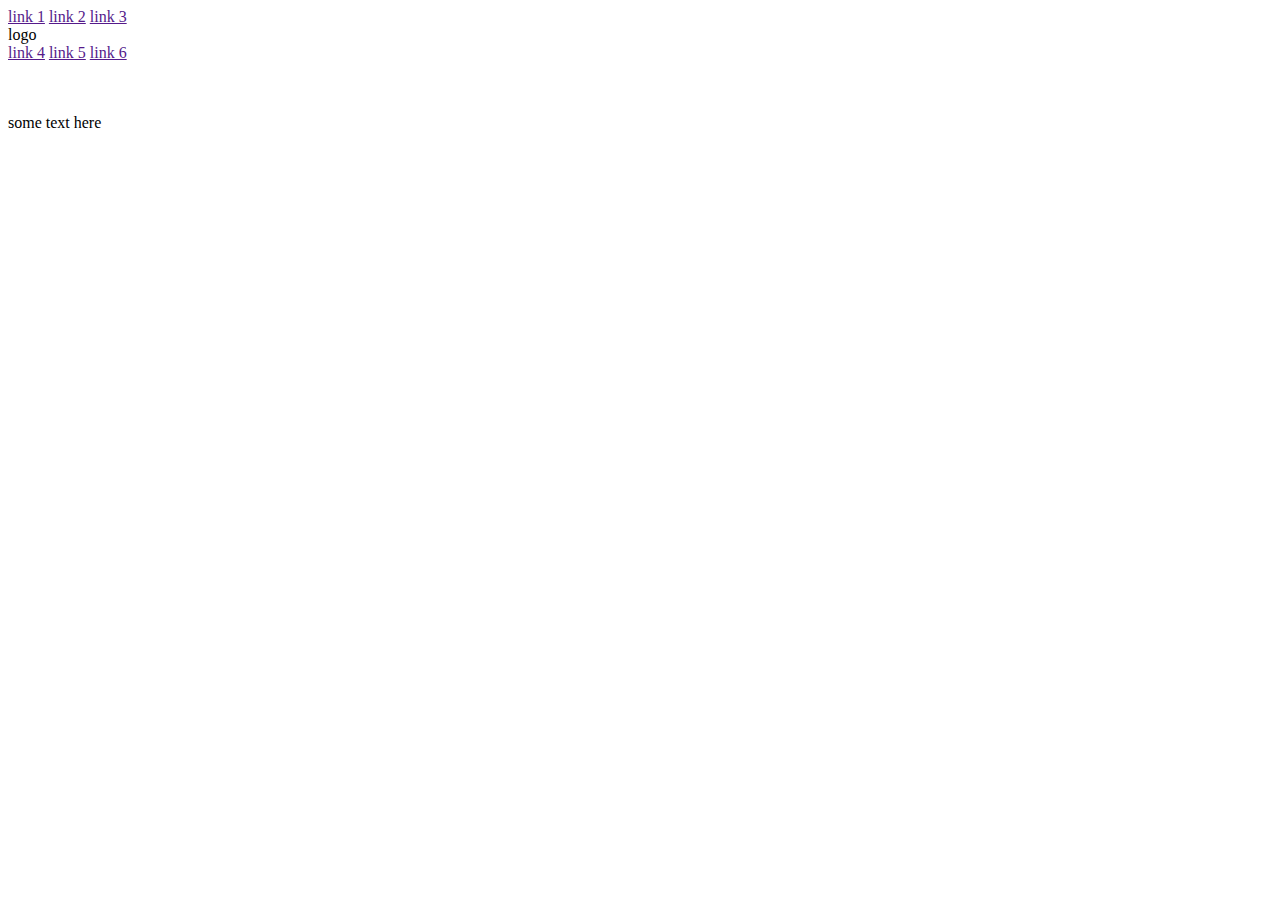
==== final_project/index.html @ 27766d01 "unit 3 sync" ====
<!DOCTYPE html>
<html>
<head>
	<title>candid</title>
	<link rel="stylesheet" type="text/css" href="style.css">
</head>
<body>

<header id="site-header">

	<nav class="site-nav" id="site-nav-left">
		<a href="" class="site-nav-link">link 1</a>
		<a href="" class="site-nav-link">link 2</a>
		<a href="" class="site-nav-link">link 3</a>
	</nav>

	<div id="site-logo">logo</div>

	<nav class="site-nav" id="site-nav-right">
		<a href="" class="site-nav-link">link 4</a>
		<a href="" class="site-nav-link">link 5</a>
		<a href="" class="site-nav-link">link 6</a>
	</nav>

</header>

<section>

	<div>
		<img src="">
	</div>

	<div>
		<img src="">
		<img src="">
		<p>some text here</p>
	</div>

	<div>
		<p></p>
		<img src="">
		<img src="">
		<img src="">
	</div>

	<div>
		<video></video>
	</div>

</section>

<footer>
	<p></p>
</footer>

</body>
</html>
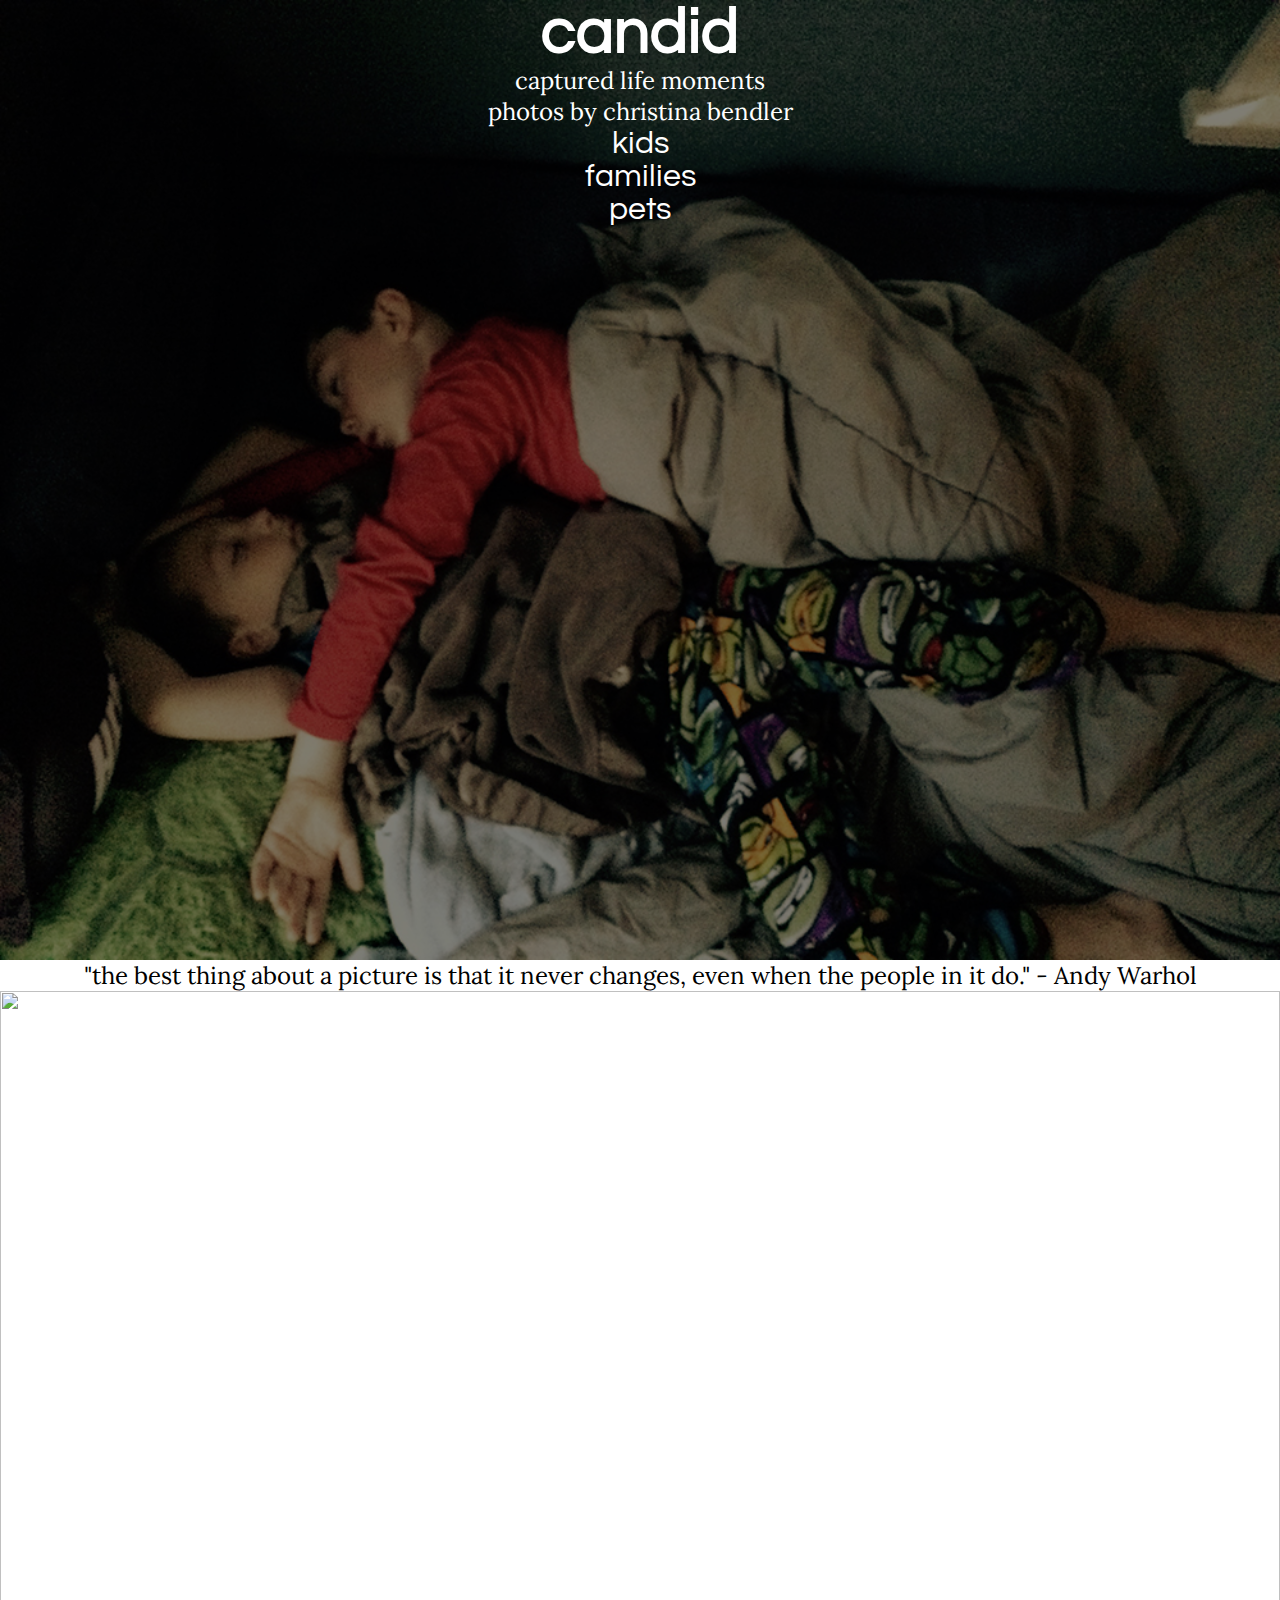
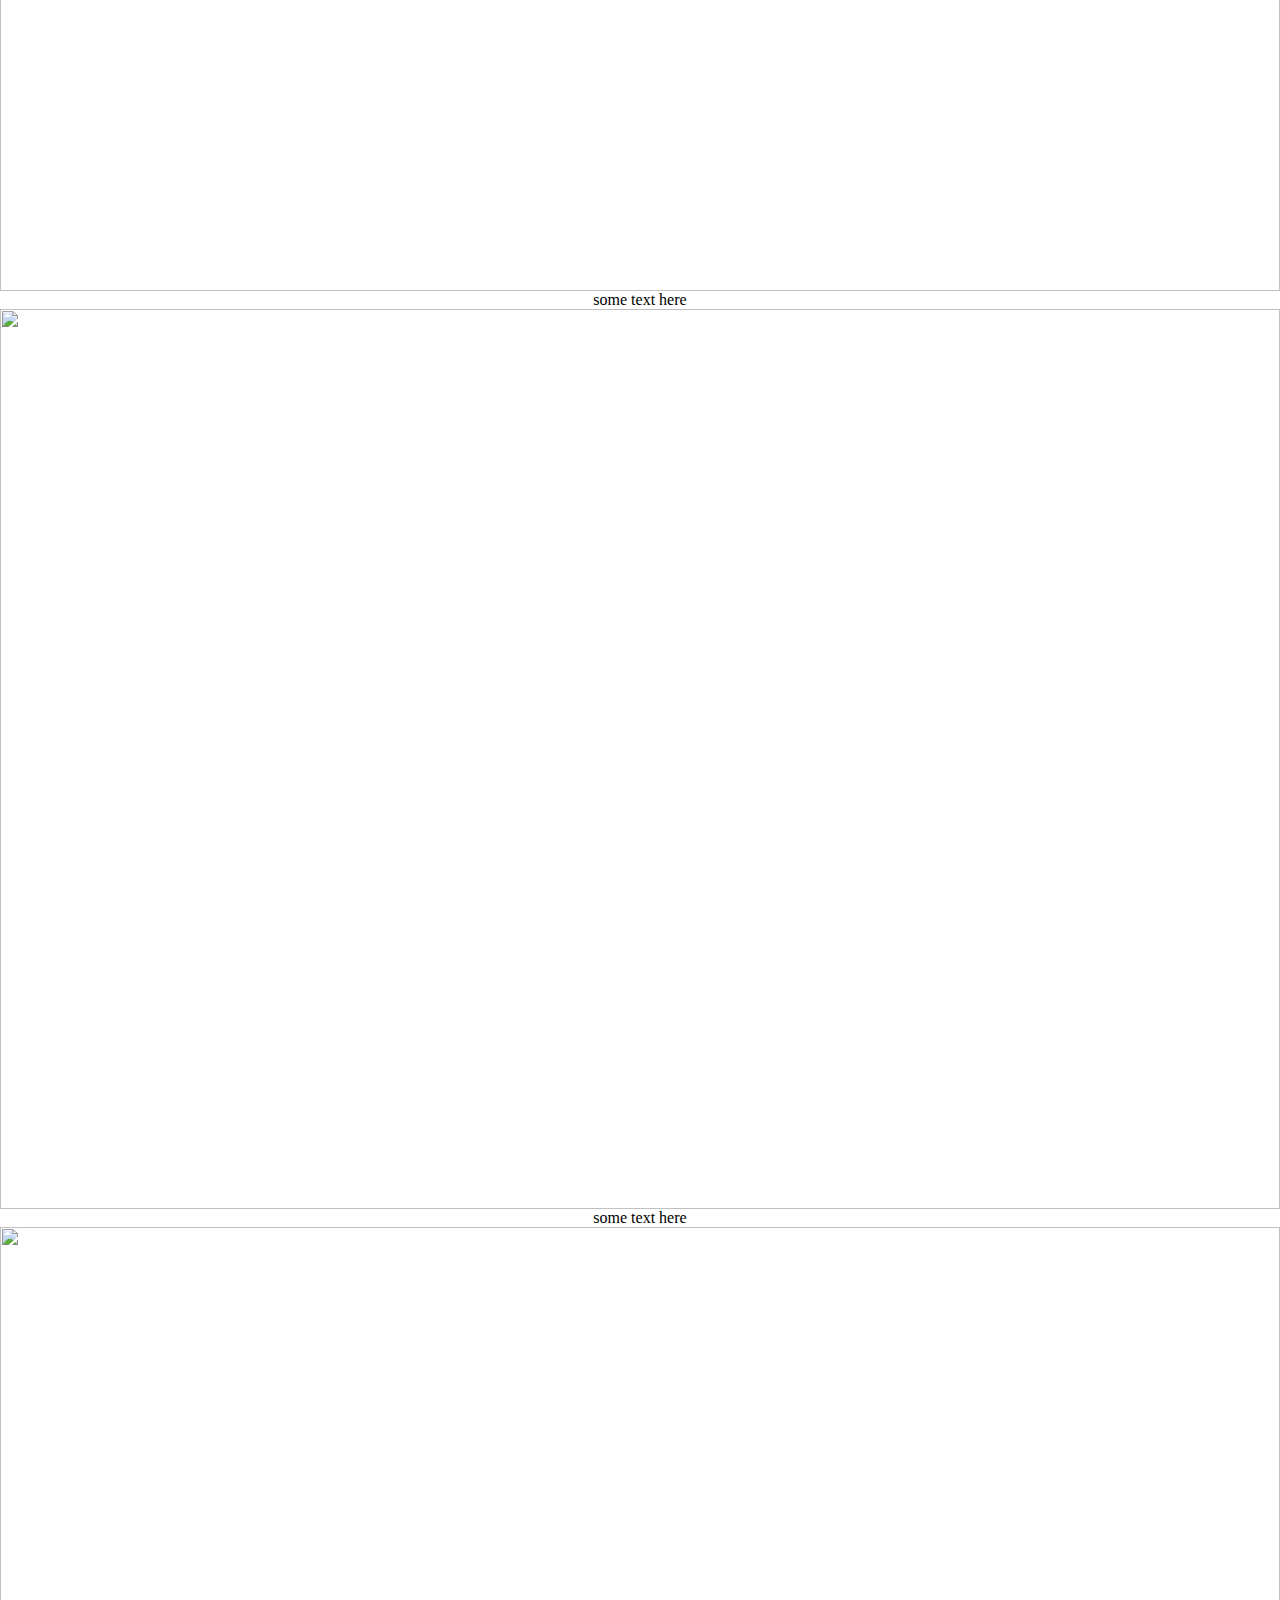
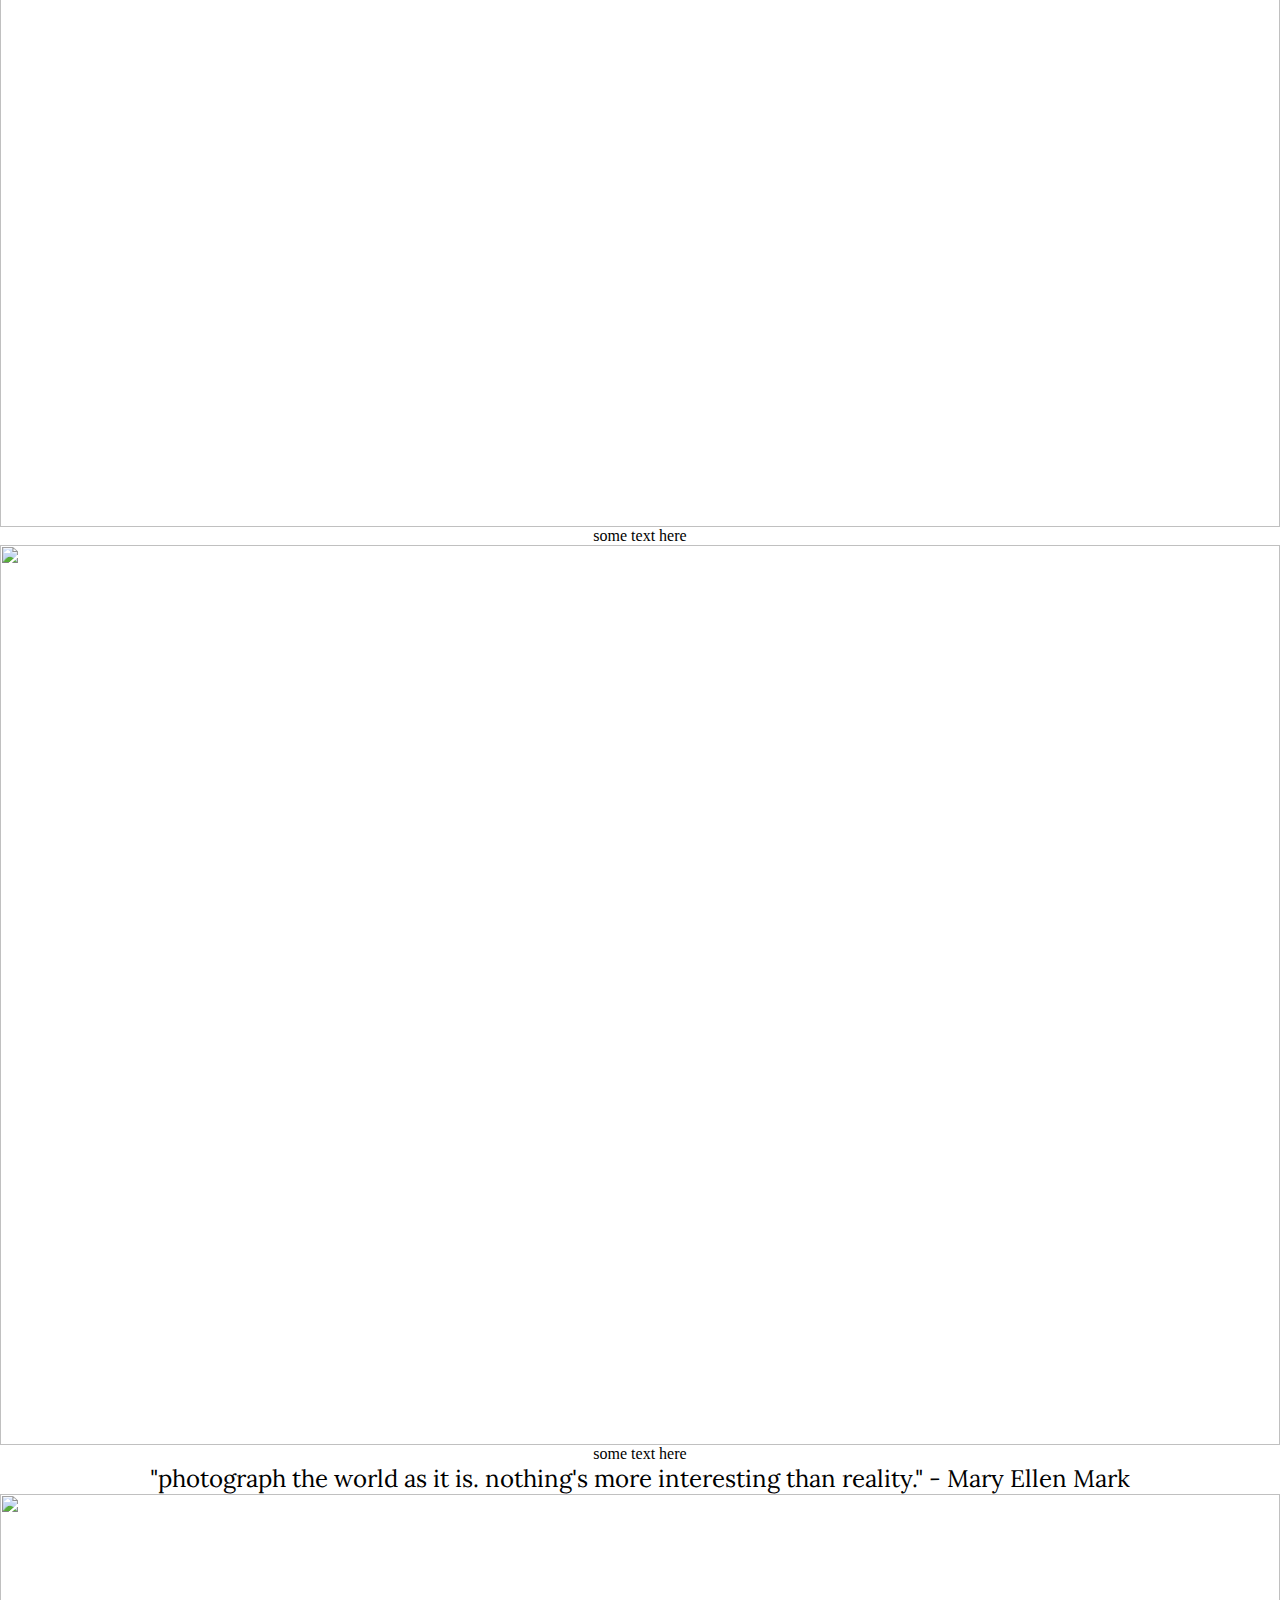
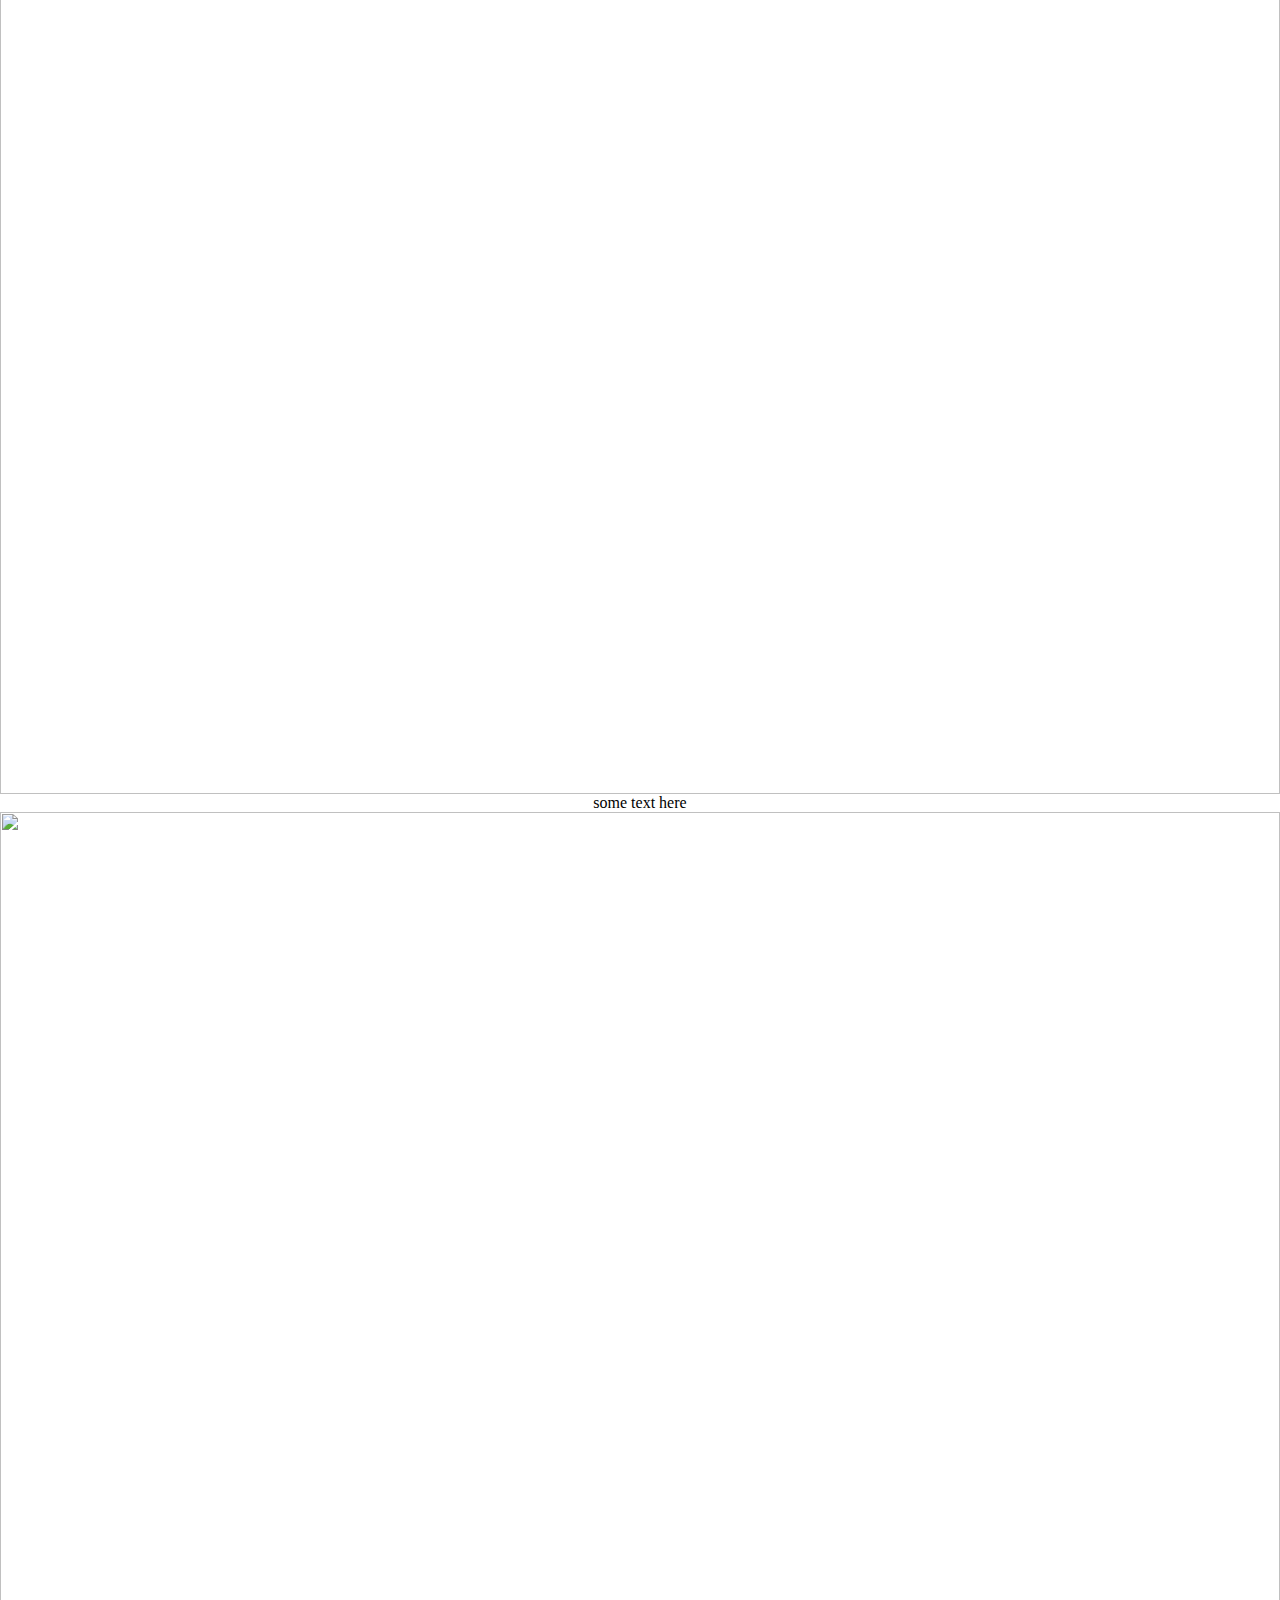
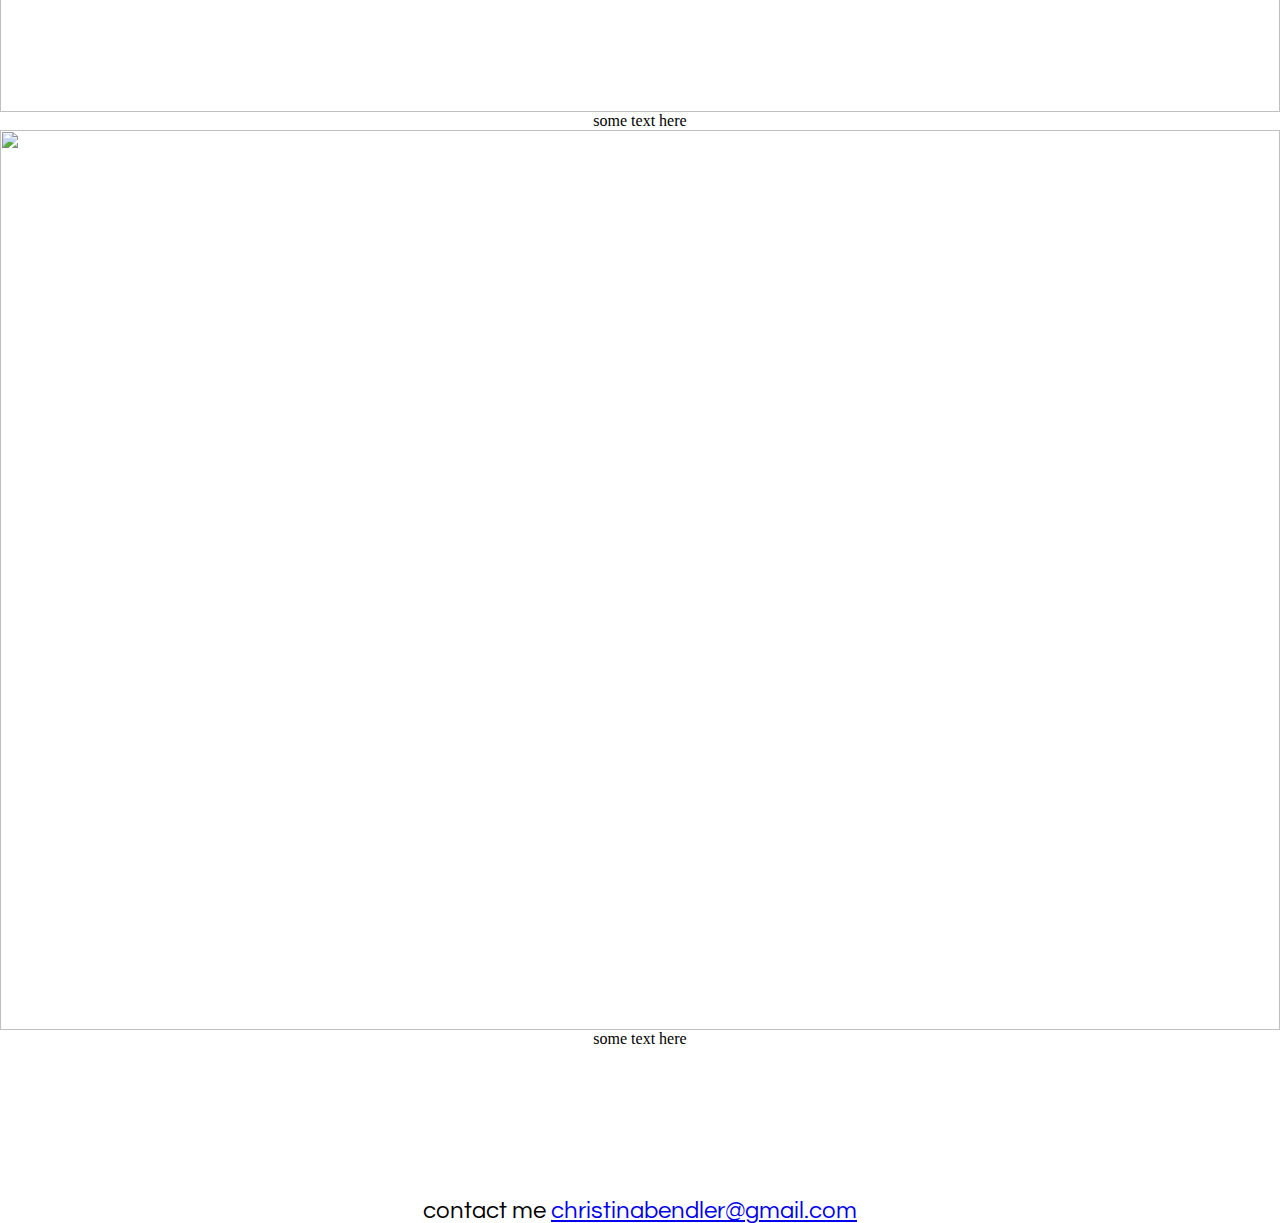
==== commit 6f38c77f: "sync unit 6" ====
--- a/final_project/index.html
+++ b/final_project/index.html
@@ -1,57 +1,133 @@
-<!DOCTYPE html>
+<!DOCTYPE <!DOCTYPE html>
 <html>
-<head>
-	<title>candid</title>
-	<link rel="stylesheet" type="text/css" href="style.css">
-</head>
-<body>
+	<head>
+		<title>candid</title>
+		<link rel="stylesheet" type="text/css" href="css/style.css">
+	</head>
 
-<header id="site-header">
+	<body>
 
-	<nav class="site-nav" id="site-nav-left">
-		<a href="" class="site-nav-link">link 1</a>
-		<a href="" class="site-nav-link">link 2</a>
-		<a href="" class="site-nav-link">link 3</a>
-	</nav>
+	<header>
+		
+		<div id="hero-text">
 
-	<div id="site-logo">logo</div>
+		<h1>candid</h1>
 
-	<nav class="site-nav" id="site-nav-right">
-		<a href="" class="site-nav-link">link 4</a>
-		<a href="" class="site-nav-link">link 5</a>
-		<a href="" class="site-nav-link">link 6</a>
-	</nav>
+		<p id="slogan">captured life moments</p>
 
-</header>
+		<p>photos by christina bendler</p>
 
-<section>
+		<nav id="header-nav">
+			<ul>
+				<li>kids</li>
+				<li>families</li>
+				<li>pets</li>
+			</ul>
+		</nav>
 
-	<div>
-		<img src="">
-	</div>
+		</div>
+		
+		<img src="images/sleepy_boys.jpg">
 
-	<div>
-		<img src="">
-		<img src="">
-		<p>some text here</p>
-	</div>
+	</header>
 
-	<div>
-		<p></p>
-		<img src="">
-		<img src="">
-		<img src="">
-	</div>
+	<section>
 
-	<div>
-		<video></video>
-	</div>
+		<div class="quote">
 
-</section>
+			<p>"the best thing about a picture is that it never changes, even when the people in it do." - Andy Warhol</p>
 
-<footer>
-	<p></p>
-</footer>
+		</div>
 
-</body>
+	</section>
+
+	<section class="figures">
+
+		<div class="figure-column">
+
+			<figure class="figure-100">
+
+				<img src="">
+				<figcaption>some text here</figcaption>
+
+			</figure>
+
+		</div>
+
+		<div class="figure-column">
+
+			<figure id="right-top-img" class="figure-100 figure-short">
+
+				<img src="">
+				<figcaption>some text here</figcaption>
+
+			</figure>
+
+			<figure id="right-bottom-left-img" class="figure-50 figure-short">
+
+				<img src="">
+				<figcaption>some text here</figcaption>
+
+			</figure>
+			
+			<figure id="right-bottom-right-img" class="figure-50 figure-short">
+
+				<img src="">
+				<figcaption>some text here</figcaption>
+
+			</figure>
+
+		</div>
+
+	</section>
+
+	<section>
+
+		<div class="quote">
+
+			<p>"photograph the world as it is. nothing's more interesting than reality." - Mary Ellen Mark</p>
+
+		</div>
+
+	</section>
+
+	<section>
+		<div class="figure-column">
+
+			<figure id="left-top-left" class="figure-100">
+
+				<img src="">
+				<figcaption>some text here</figcaption>
+
+			</figure>
+
+			<figure id="left-top-right" class="figure-100">
+
+				<img src="">
+				<figcaption>some text here</figcaption>
+
+			</figure>
+			
+			<figure id="left-bottom" class="figure-50">
+
+				<img src="">
+				<figcaption>some text here</figcaption>
+
+			</figure>
+
+		</div>
+
+		<div class="figure-column">
+
+			<video>
+			</video>
+
+		</div>
+
+	</section>
+
+	<footer id="contact">contact me <a href="mailto:christinabendler@gmail.com">christinabendler@gmail.com</a></footer>
+
+	</body>
+
 </html>--- a/final_project/css/style.css
+++ b/final_project/css/style.css
@@ -0,0 +1,87 @@
+@import url(https://fonts.googleapis.com/css?family=Questrial);
+@import url(https://fonts.googleapis.com/css?family=Lora:400,400italic);
+
+*,
+*:before,
+*:after {
+    margin: 0;
+    padding: 0;
+    -moz-box-sizing: border-box;
+    -webkit-box-sizing: border-box;
+    box-sizing: border-box;
+}
+
+body {
+
+	text-align: center;
+}
+
+header {
+
+	position: relative;
+	color: #fff;
+
+}
+
+
+h1 {
+
+
+	font-family: 'Questrial', sans-serif;
+	font-size: 4em;
+}
+
+p {
+
+	font-family: 'Lora', sans-serif;
+	font-size: 1.5em;
+}
+
+ul {
+	
+	list-style: none;
+	font-size: 2em;
+
+}
+
+li {
+
+	font-family: 'Questrial', sans-serif;
+
+}
+
+img {
+
+	width: 100%;
+	display: block;
+
+}
+
+footer{
+
+	font-family: 'Questrial', sans-serif;
+	font-size: 	1.5em;
+
+}
+
+#slogan {
+
+	font-family: 'Lora', serif;
+
+}
+
+#contact {
+
+	text-decoration: none;
+}
+
+#hero-text {
+
+	position: absolute;
+	width: 100%;
+	height: 100%;
+	top: 0;
+	left: 0;
+	background-color: rgba(0, 0, 0, 0.5);
+
+}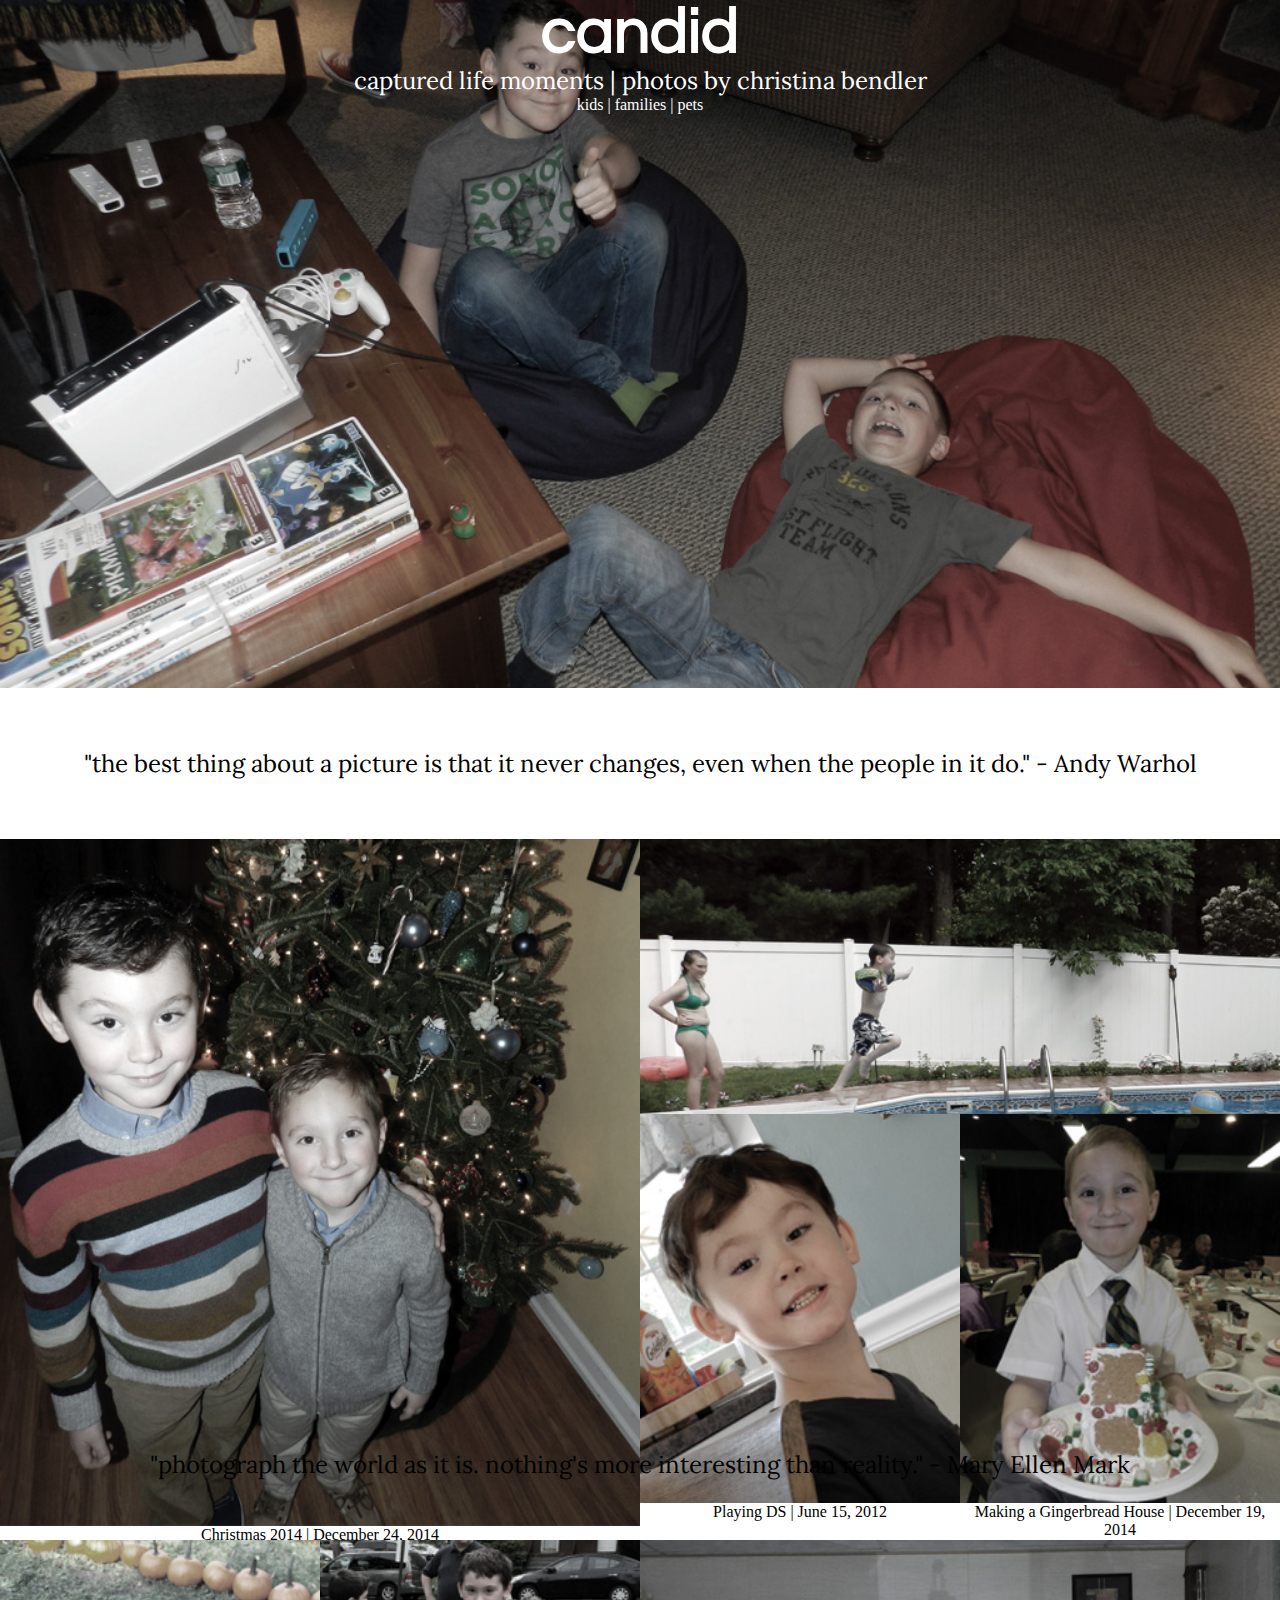
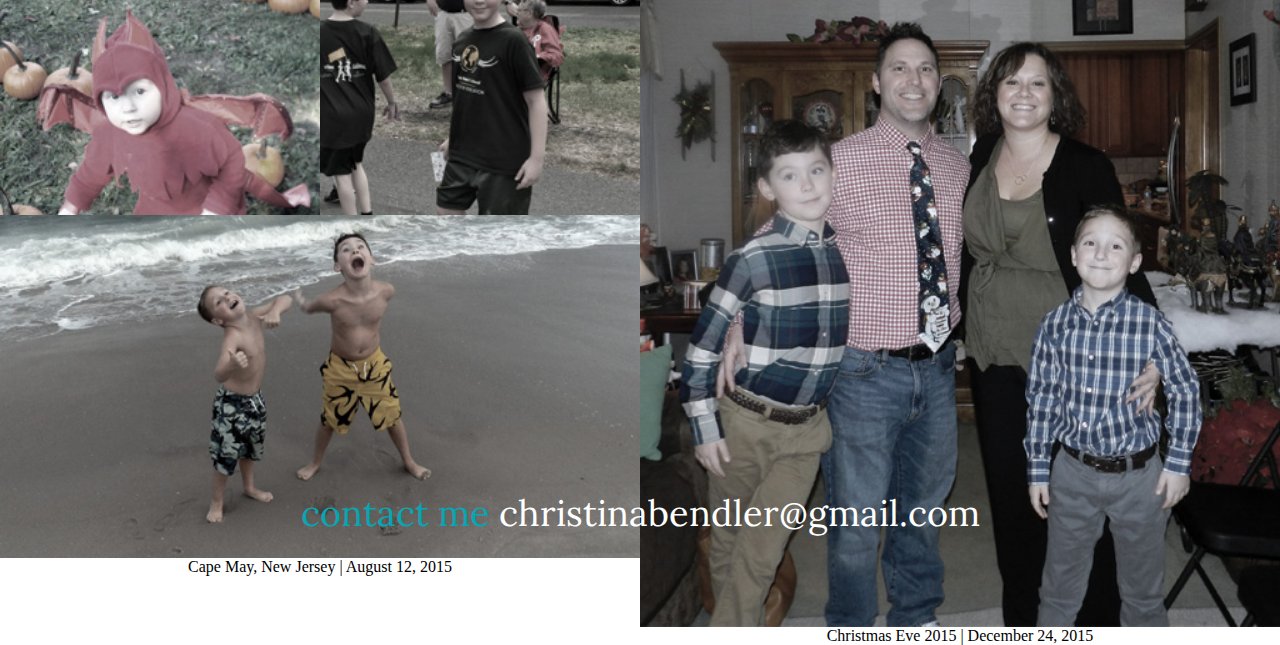
==== commit d1373e79: "unit 7 sync" ====
--- a/final_project/index.html
+++ b/final_project/index.html
@@ -1,4 +1,4 @@
-<!DOCTYPE <!DOCTYPE html>
+<!DOCTYPE html>
 <html>
 	<head>
 		<title>candid</title>
@@ -7,37 +7,29 @@
 
 	<body>
 
-	<header>
+	<header id="site-header">
 		
 		<div id="hero-text">
 
-		<h1>candid</h1>
+		<h1 id="logo-title">candid</h1>
 
-		<p id="slogan">captured life moments</p>
-
-		<p>photos by christina bendler</p>
+		<p id="slogan">captured life moments | photos by christina bendler</p>
 
 		<nav id="header-nav">
-			<ul>
-				<li>kids</li>
-				<li>families</li>
-				<li>pets</li>
-			</ul>
+
+			<a class="nav-link" href="#">kids</a> | <a class="nav-link" href="#">families</a> | <a class="nav-link" href="#">pets</a>
+			
 		</nav>
 
 		</div>
 		
-		<img src="images/sleepy_boys.jpg">
+		<img id="hero-image" src="images/brother_thumbs_up_1024x550.jpg">
 
 	</header>
 
-	<section>
+	<section class="quote">
 
-		<div class="quote">
-
-			<p>"the best thing about a picture is that it never changes, even when the people in it do." - Andy Warhol</p>
-
-		</div>
+		<p class="quote-text">"the best thing about a picture is that it never changes, even when the people in it do." - Andy Warhol</p>
 
 	</section>
 
@@ -47,8 +39,8 @@
 
 			<figure class="figure-100">
 
-				<img src="">
-				<figcaption>some text here</figcaption>
+				<img src="images/christmas_brothers_512x550.jpg">
+				<figcaption>Christmas 2014 | December 24, 2014</figcaption>
 
 			</figure>
 
@@ -58,22 +50,22 @@
 
 			<figure id="right-top-img" class="figure-100 figure-short">
 
-				<img src="">
-				<figcaption>some text here</figcaption>
+				<img src="images/pool_diving_512x275.jpg">
+				<figcaption>Swimming at Aunt Vicki's | May 27, 2012</figcaption>
 
 			</figure>
 
 			<figure id="right-bottom-left-img" class="figure-50 figure-short">
 
-				<img src="">
-				<figcaption>some text here</figcaption>
+				<img src="images/smiling_brother_226x275.jpg">
+				<figcaption>Playing DS | June 15, 2012</figcaption>
 
 			</figure>
 			
 			<figure id="right-bottom-right-img" class="figure-50 figure-short">
 
-				<img src="">
-				<figcaption>some text here</figcaption>
+				<img src="images/gingerbread_brother_226x275.jpg">
+				<figcaption>Making a Gingerbread House | December 19, 2014</figcaption>
 
 			</figure>
 
@@ -81,37 +73,36 @@
 
 	</section>
 
-	<section>
+	<section class="quote">
 
-		<div class="quote">
 
-			<p>"photograph the world as it is. nothing's more interesting than reality." - Mary Ellen Mark</p>
+		<p class="quote-text">"photograph the world as it is. nothing's more interesting than reality." - Mary Ellen Mark</p>
 
-		</div>
 
 	</section>
 
-	<section>
+	<section class="figures">
+
 		<div class="figure-column">
 
-			<figure id="left-top-left" class="figure-100">
+			<figure id="left-top-left" class="figure-50 figure-short">
 
-				<img src="">
-				<figcaption>some text here</figcaption>
+				<img src="images/devil_brother_226x275.jpg">
+				<figcaption>Devil Pumpking Picking | October 23, 2010</figcaption>
 
 			</figure>
 
-			<figure id="left-top-right" class="figure-100">
+			<figure id="left-top-right" class="figure-50 figure-short">
 
-				<img src="">
-				<figcaption>some text here</figcaption>
+				<img src="images/race_brother_226x275.jpg">
+				<figcaption>Race for Education | April 22, 2016</figcaption>
 
 			</figure>
 			
-			<figure id="left-bottom" class="figure-50">
+			<figure id="left-bottom" class="figure-100 figure-short">
 
-				<img src="">
-				<figcaption>some text here</figcaption>
+				<img src="images/in_the_ocean_512x275.jpg">
+				<figcaption>Cape May, New Jersey | August 12, 2015</figcaption>
 
 			</figure>
 
@@ -119,14 +110,18 @@
 
 		<div class="figure-column">
 
-			<video>
-			</video>
+			<figure class="figure-100">
+
+				<img src="images/brothers_and_parents_512x550.jpg">
+				<figcaption>Christmas Eve 2015 | December 24, 2015</figcaption>
+
+			</figure>
 
 		</div>
 
 	</section>
 
-	<footer id="contact">contact me <a href="mailto:christinabendler@gmail.com">christinabendler@gmail.com</a></footer>
+	<footer id="contact"><p>contact me <a href="mailto:christinabendler@gmail.com">christinabendler@gmail.com</a></p></footer>
 
 	</body>
 
--- a/final_project/css/style.css
+++ b/final_project/css/style.css
@@ -16,20 +16,6 @@
 	text-align: center;
 }
 
-header {
-
-	position: relative;
-	color: #fff;
-
-}
-
-
-h1 {
-
-
-	font-family: 'Questrial', sans-serif;
-	font-size: 4em;
-}
 
 p {
 
@@ -42,6 +28,16 @@
 	list-style: none;
 	font-size: 2em;
 
+}
+
+figure {
+
+	
+}
+
+div{
+
+	
 }
 
 li {
@@ -59,9 +55,47 @@
 
 footer{
 
+	color: #0AA5B2;
 	font-family: 'Questrial', sans-serif;
 	font-size: 	1.5em;
 
+}
+
+a {
+	text-decoration: none;
+}
+
+a:link {
+	color: #fff;
+
+}
+
+a:visited {
+	color: #fff;
+
+}
+
+a:hover {
+	color: #0AA5B2;
+}
+
+#site-header {
+
+	position: relative;
+	color: #fff;
+	text-decoration: none;
+
+}
+
+#header-nav {
+	
+}
+
+
+#logo-title {
+
+	font-family: 'Questrial', sans-serif;
+	font-size: 4em;
 }
 
 #slogan {
@@ -82,6 +116,53 @@
 	height: 100%;
 	top: 0;
 	left: 0;
-	background-color: rgba(0, 0, 0, 0.5);
+	background-color: rgba(0, 0, 0, 0.0);
 
+}
+
+.quote {
+	padding: 60px;
+}
+
+.figures {
+	width: 100%;
+
+}
+
+.figures:after {
+	content: "";
+	display: block;
+	clear: both;
+
+}
+
+.figure-column {
+	width: 50%;
+	float: left;
+
+}
+
+.figure-column:after {
+	content: "";
+	display: block;
+	clear: both;
+
+}
+
+.figure-100 {
+	width: 100%;
+	float: left;
+	height: 550px;
+
+}
+
+.figure-50 {
+	width: 50%;
+	float: left;
+	height: 275px;
+
+}
+
+.figure-short {
+	height: 275px;
 }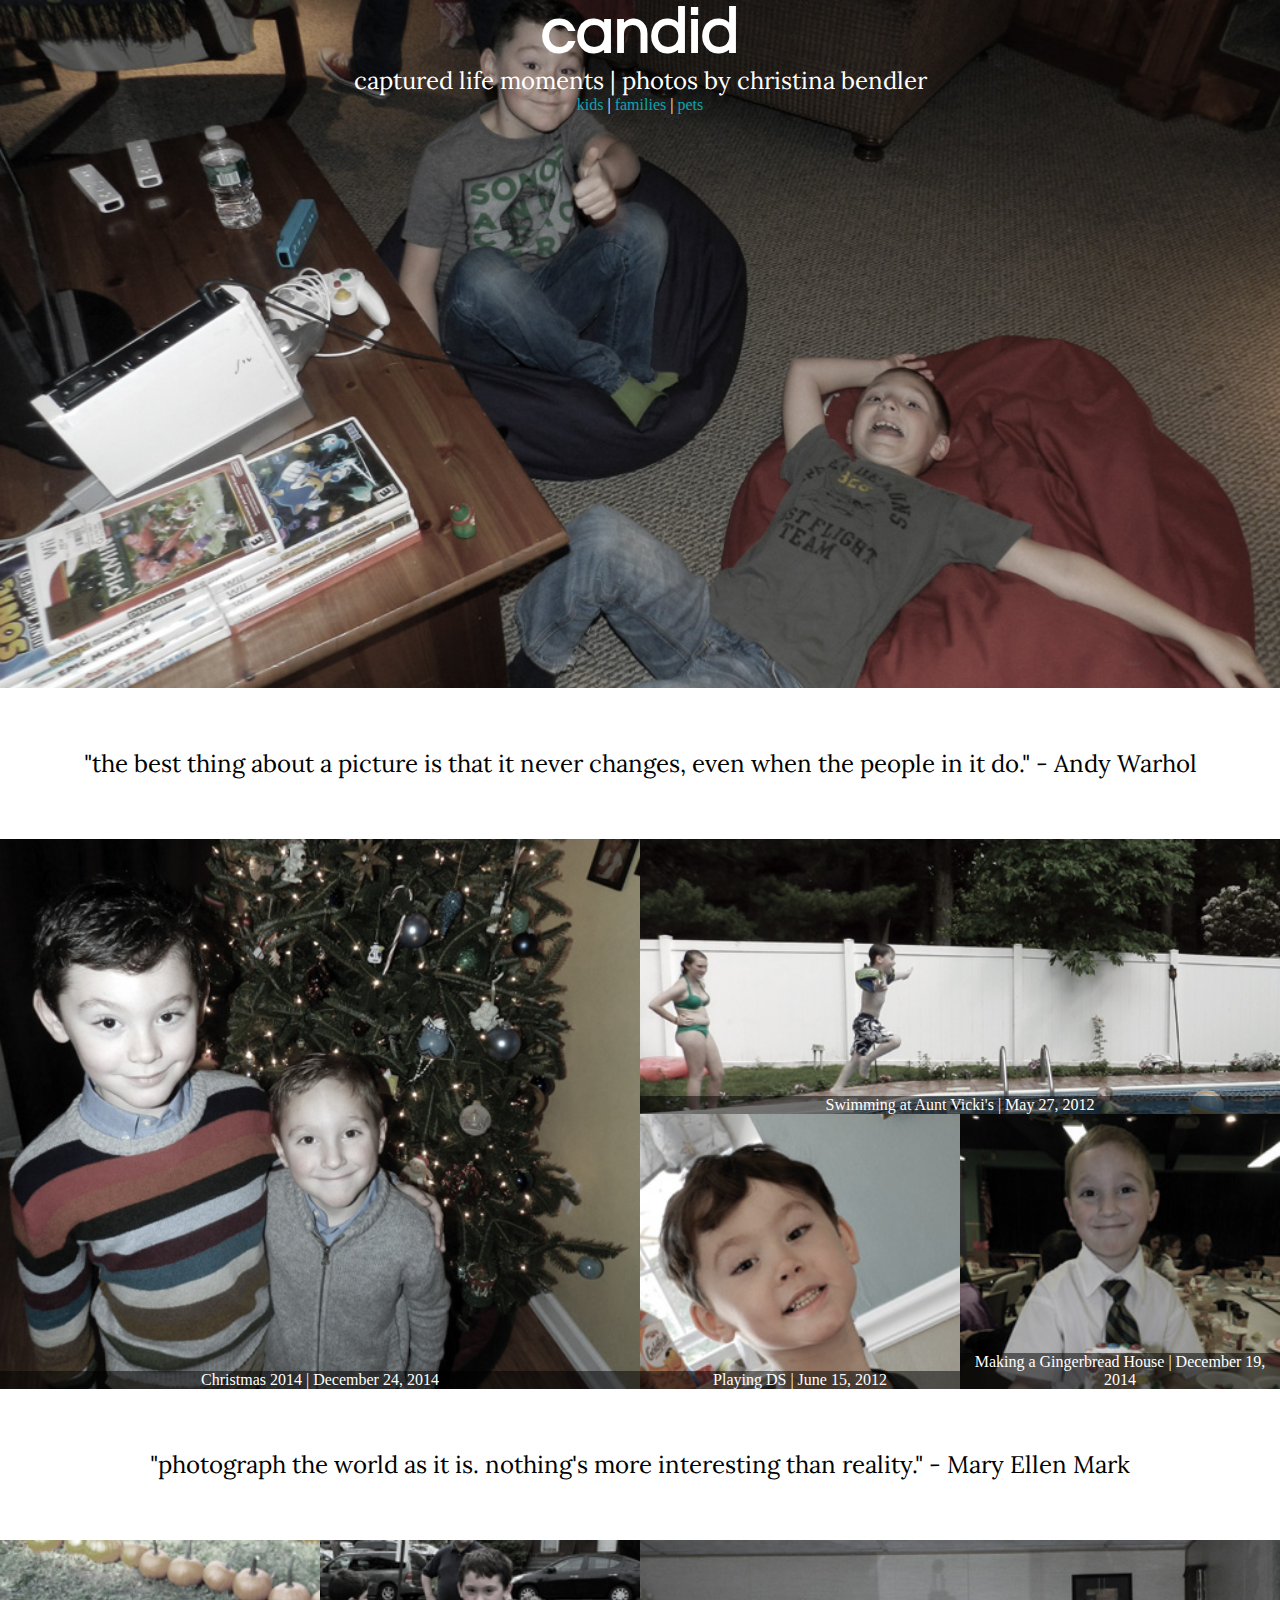
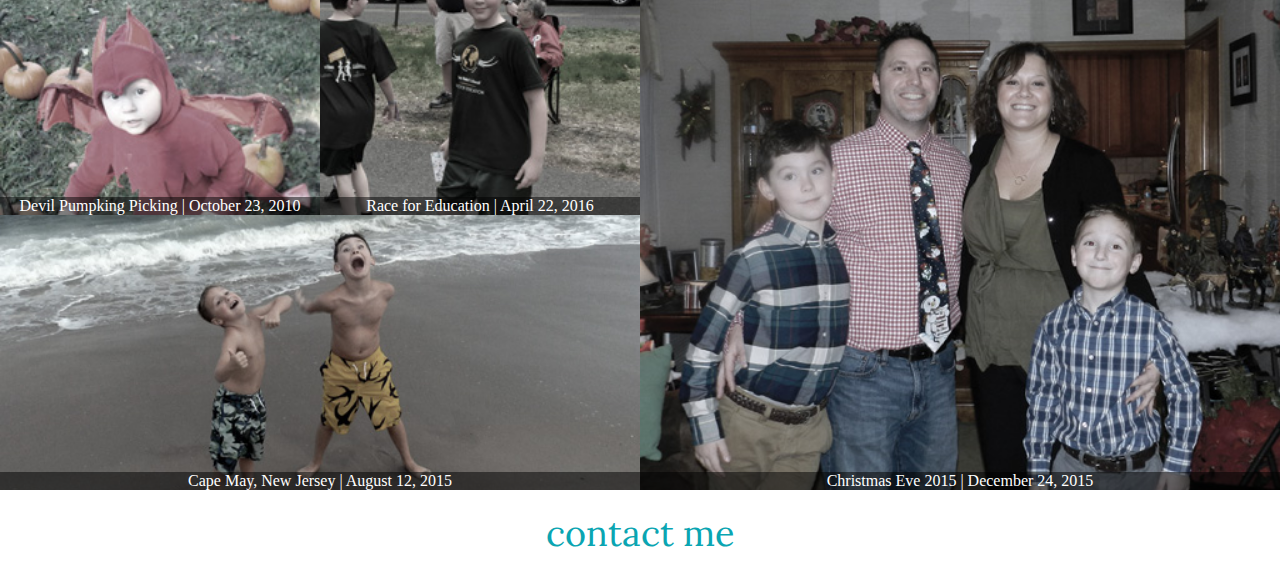
==== commit 7280504c: "final project updated" ====
--- a/final_project/index.html
+++ b/final_project/index.html
@@ -40,7 +40,7 @@
 			<figure class="figure-100">
 
 				<img src="images/christmas_brothers_512x550.jpg">
-				<figcaption>Christmas 2014 | December 24, 2014</figcaption>
+				<figcaption class="overlay">Christmas 2014 | December 24, 2014</figcaption>
 
 			</figure>
 
@@ -102,7 +102,7 @@
 			<figure id="left-bottom" class="figure-100 figure-short">
 
 				<img src="images/in_the_ocean_512x275.jpg">
-				<figcaption>Cape May, New Jersey | August 12, 2015</figcaption>
+				<figcaption class="caption">Cape May, New Jersey | August 12, 2015</figcaption>
 
 			</figure>
 
@@ -113,7 +113,7 @@
 			<figure class="figure-100">
 
 				<img src="images/brothers_and_parents_512x550.jpg">
-				<figcaption>Christmas Eve 2015 | December 24, 2015</figcaption>
+				<figcaption class="caption">Christmas Eve 2015 | December 24, 2015</figcaption>
 
 			</figure>
 
@@ -121,7 +121,7 @@
 
 	</section>
 
-	<footer id="contact"><p>contact me <a href="mailto:christinabendler@gmail.com">christinabendler@gmail.com</a></p></footer>
+	<footer id="contact"><p><a href="mailto:christinabendler@gmail.com">contact me</a></p></footer>
 
 	</body>
 
--- a/final_project/css/style.css
+++ b/final_project/css/style.css
@@ -31,14 +31,28 @@
 }
 
 figure {
-
-	
-}
-
-div{
-
-	
-}
+	position: relative;
+}
+
+figure img {
+	display: block;
+}
+
+figure:hover {
+	opacity: 0.4;
+}
+
+
+figcaption {
+	background: rgba(0, 0, 0, 0.5);
+    color: #FFF;
+    position: absolute;
+    bottom: 0;
+    left: 0;
+    right: 0;
+
+}
+
 
 li {
 
@@ -58,6 +72,7 @@
 	color: #0AA5B2;
 	font-family: 'Questrial', sans-serif;
 	font-size: 	1.5em;
+	padding: 20px;
 
 }
 
@@ -66,12 +81,12 @@
 }
 
 a:link {
-	color: #fff;
+	color: #0AA5B2;
 
 }
 
 a:visited {
-	color: #fff;
+	color: #0AA5B2;
 
 }
 
@@ -120,12 +135,19 @@
 
 }
 
+.overlay:figure:hover {
+	background-color: rgba(10, 165, 178, 0.5);
+}
+
 .quote {
 	padding: 60px;
 }
 
 .figures {
-	width: 100%;
+	position: relative;
+	width: 100%;
+	/*max-width: 900px;
+	margin: 0 auto;*/
 
 }
 
@@ -150,17 +172,40 @@
 }
 
 .figure-100 {
+	position: relative;
+	display: block;
 	width: 100%;
 	float: left;
 	height: 550px;
+	overflow: hidden;
+	background-color: red;
 
 }
 
 .figure-50 {
+	position: relative;
+	display: block;
 	width: 50%;
 	float: left;
 	height: 275px;
-
+	overflow: hidden;
+	background-color: orange;
+
+}
+
+.figure-100 img, 
+.figure-50 img {
+	display: block;
+	width: 100%;
+	height: auto;
+}
+
+.figure-100 figcaption,
+.figure-50 figcaption{
+	position: absolute;
+	bottom: 0;
+	left: 0;
+	color: #fff;
 }
 
 .figure-short {
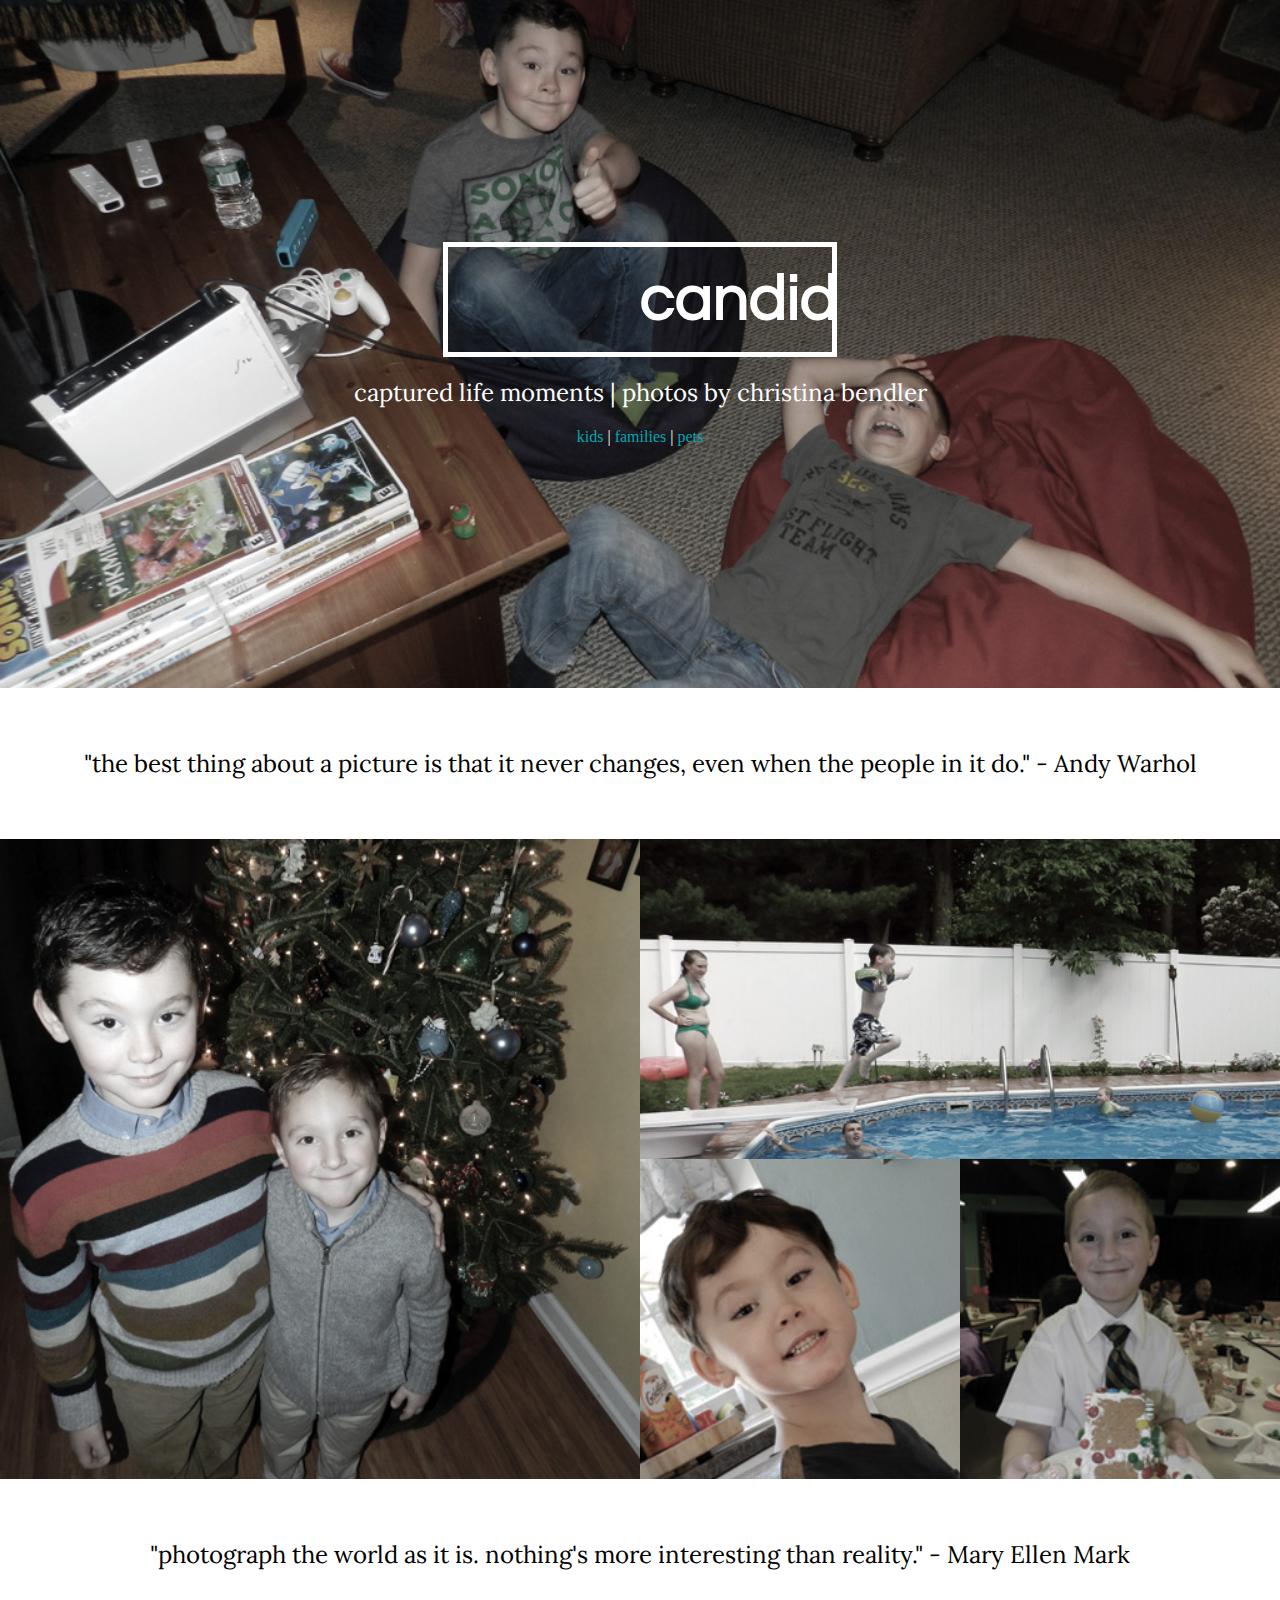
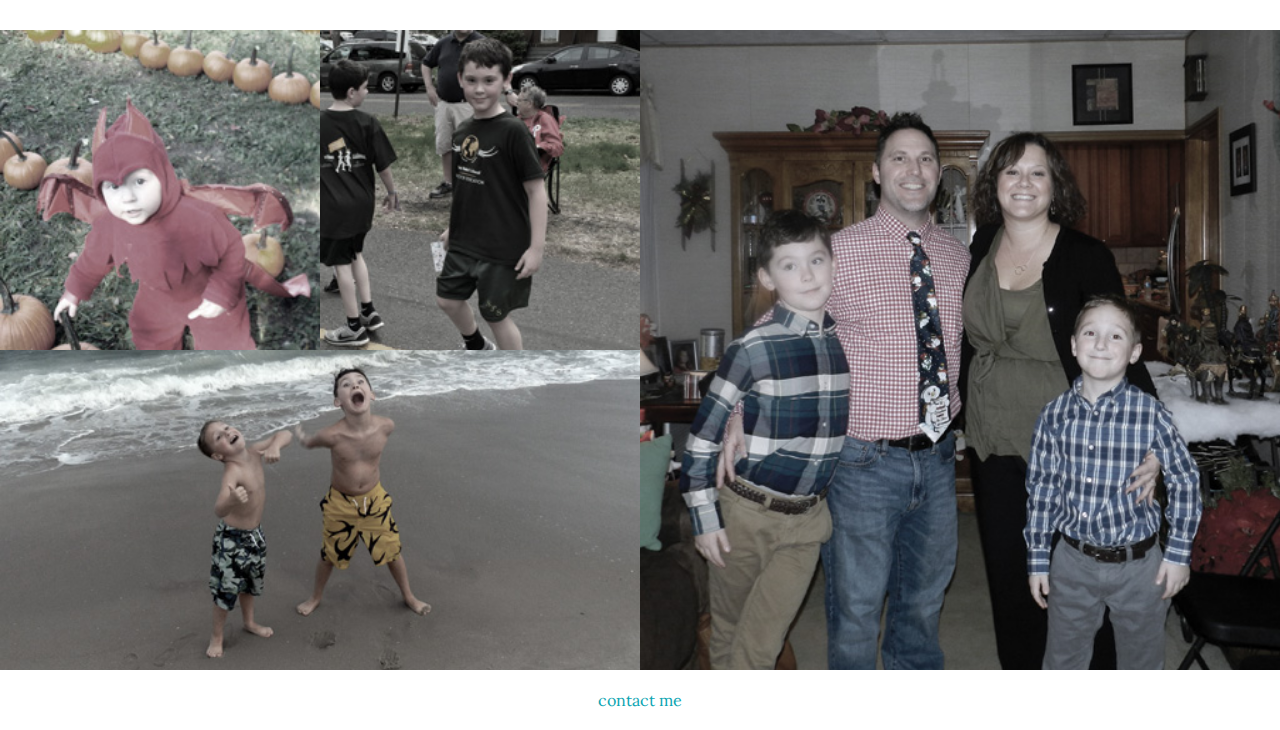
==== commit 7a99f586: "submit unit 8" ====
--- a/final_project/index.html
+++ b/final_project/index.html
@@ -40,7 +40,7 @@
 			<figure class="figure-100">
 
 				<img src="images/christmas_brothers_512x550.jpg">
-				<figcaption class="overlay">Christmas 2014 | December 24, 2014</figcaption>
+				<figcaption><h4 class="overlay-text">christmas 2014<br>december 24, 2014</h4></figcaption>
 
 			</figure>
 
@@ -51,21 +51,21 @@
 			<figure id="right-top-img" class="figure-100 figure-short">
 
 				<img src="images/pool_diving_512x275.jpg">
-				<figcaption>Swimming at Aunt Vicki's | May 27, 2012</figcaption>
+				<figcaption><h4 class="overlay-text">swimming at aunt vicki's<br>may 27, 2012</h4></figcaption>
 
 			</figure>
 
 			<figure id="right-bottom-left-img" class="figure-50 figure-short">
 
 				<img src="images/smiling_brother_226x275.jpg">
-				<figcaption>Playing DS | June 15, 2012</figcaption>
+				<figcaption><h4 class="overlay-text">playing ds<br>june 15, 2012</h4></figcaption>
 
 			</figure>
 			
 			<figure id="right-bottom-right-img" class="figure-50 figure-short">
 
 				<img src="images/gingerbread_brother_226x275.jpg">
-				<figcaption>Making a Gingerbread House | December 19, 2014</figcaption>
+				<figcaption><h4 class="overlay-text">gingerbread house<br>december 19, 2014</h4></figcaption>
 
 			</figure>
 
@@ -88,21 +88,22 @@
 			<figure id="left-top-left" class="figure-50 figure-short">
 
 				<img src="images/devil_brother_226x275.jpg">
-				<figcaption>Devil Pumpking Picking | October 23, 2010</figcaption>
+				<figcaption><h4 class="overlay-text" id="first-caption">devil pumpking picking</h4>
+				<h4 class="overlay-text" id="second-caption"> october 23, 2010</h4></figcaption>
 
 			</figure>
 
 			<figure id="left-top-right" class="figure-50 figure-short">
 
 				<img src="images/race_brother_226x275.jpg">
-				<figcaption>Race for Education | April 22, 2016</figcaption>
+				<figcaption><h4 class="overlay-text">race for education<br>april 22, 2016</h4></figcaption>
 
 			</figure>
 			
 			<figure id="left-bottom" class="figure-100 figure-short">
 
 				<img src="images/in_the_ocean_512x275.jpg">
-				<figcaption class="caption">Cape May, New Jersey | August 12, 2015</figcaption>
+				<figcaption class="caption"><h4 class="overlay-text">cape may, new jersey<br>august 12, 2015</h4></figcaption>
 
 			</figure>
 
@@ -113,7 +114,7 @@
 			<figure class="figure-100">
 
 				<img src="images/brothers_and_parents_512x550.jpg">
-				<figcaption class="caption">Christmas Eve 2015 | December 24, 2015</figcaption>
+				<figcaption class="caption"><h4 class="overlay-text">christmas eve 2015<br>december 24, 2015</h4></figcaption>
 
 			</figure>
 
--- a/final_project/css/style.css
+++ b/final_project/css/style.css
@@ -20,7 +20,7 @@
 p {
 
 	font-family: 'Lora', sans-serif;
-	font-size: 1.5em;
+	font-size: 16px;
 }
 
 ul {
@@ -38,18 +38,26 @@
 	display: block;
 }
 
-figure:hover {
-	opacity: 0.4;
-}
-
 
 figcaption {
-	background: rgba(0, 0, 0, 0.5);
+	background: rgba(10, 165, 178, 0.9);
     color: #FFF;
     position: absolute;
     bottom: 0;
     left: 0;
     right: 0;
+    width: 100%;
+    height: 100%;
+    opacity: 0;
+    -webkit-transition: all 0.3s ease-in-out;
+    -moz-transition: all 0.3s ease-in-out;
+    -o-transition: all 0.3s ease-in-out;
+    transition: all 0.3s ease-in-out;
+
+}
+
+figure:hover figcaption {
+	opacity: 1;
 
 }
 
@@ -109,13 +117,20 @@
 
 #logo-title {
 
+	width: 30%;
 	font-family: 'Questrial', sans-serif;
 	font-size: 4em;
+	padding: 20px 15%;
+	border: 5px solid #fff;
+	display: inline-block;
+
 }
 
 #slogan {
 
 	font-family: 'Lora', serif;
+	font-size: 1.5em;
+	padding: 20px 15%;
 
 }
 
@@ -128,19 +143,39 @@
 
 	position: absolute;
 	width: 100%;
-	height: 100%;
-	top: 0;
+	top: 50%;
+	transform: translateY(-50%);
 	left: 0;
 	background-color: rgba(0, 0, 0, 0.0);
 
 }
 
-.overlay:figure:hover {
-	background-color: rgba(10, 165, 178, 0.5);
+#first-caption{
+
+	font-family: 'Questrial', sans-serif;
+	line-height: 1.5em;
+	font-size: 1em;
+}
+
+#second-caption{
+
+	font-family: 'Lora', serif;
+	font-size: 1em;
+}
+
+.overlay-text {
+	position: relative;
+	top: 50%;
+	transform: translateY(-50%);
 }
 
 .quote {
 	padding: 60px;
+}
+
+.quote-text {
+	font-family: 'Lora', sans-serif;
+	font-size: 1.5em;
 }
 
 .figures {
@@ -176,7 +211,8 @@
 	display: block;
 	width: 100%;
 	float: left;
-	height: 550px;
+	height: 0;
+	padding-bottom: 100%;
 	overflow: hidden;
 	background-color: red;
 
@@ -187,7 +223,8 @@
 	display: block;
 	width: 50%;
 	float: left;
-	height: 275px;
+	height: 0;
+	padding-bottom: 50%;
 	overflow: hidden;
 	background-color: orange;
 
@@ -202,6 +239,7 @@
 
 .figure-100 figcaption,
 .figure-50 figcaption{
+
 	position: absolute;
 	bottom: 0;
 	left: 0;
@@ -209,5 +247,34 @@
 }
 
 .figure-short {
-	height: 275px;
+	height: 0;
+	padding-bottom: 50%;
+}
+
+@media screen and (max-width: 768px){
+.figure-100,.figure-50,.figure-short{
+	width: 100%;
+	padding-bottom: 0;
+	height: auto;
+	float: none;
+	clear: both;
+}
+
+.figure-column {
+	width: 100%;
+	float: none;
+}
+
+#logo-title {
+
+	font-family: 'Questrial', sans-serif;
+	font-size: 2.5em;
+}
+
+#slogan {
+
+	font-family: 'Lora', serif;
+	font-size: 1em;
+
+}
 }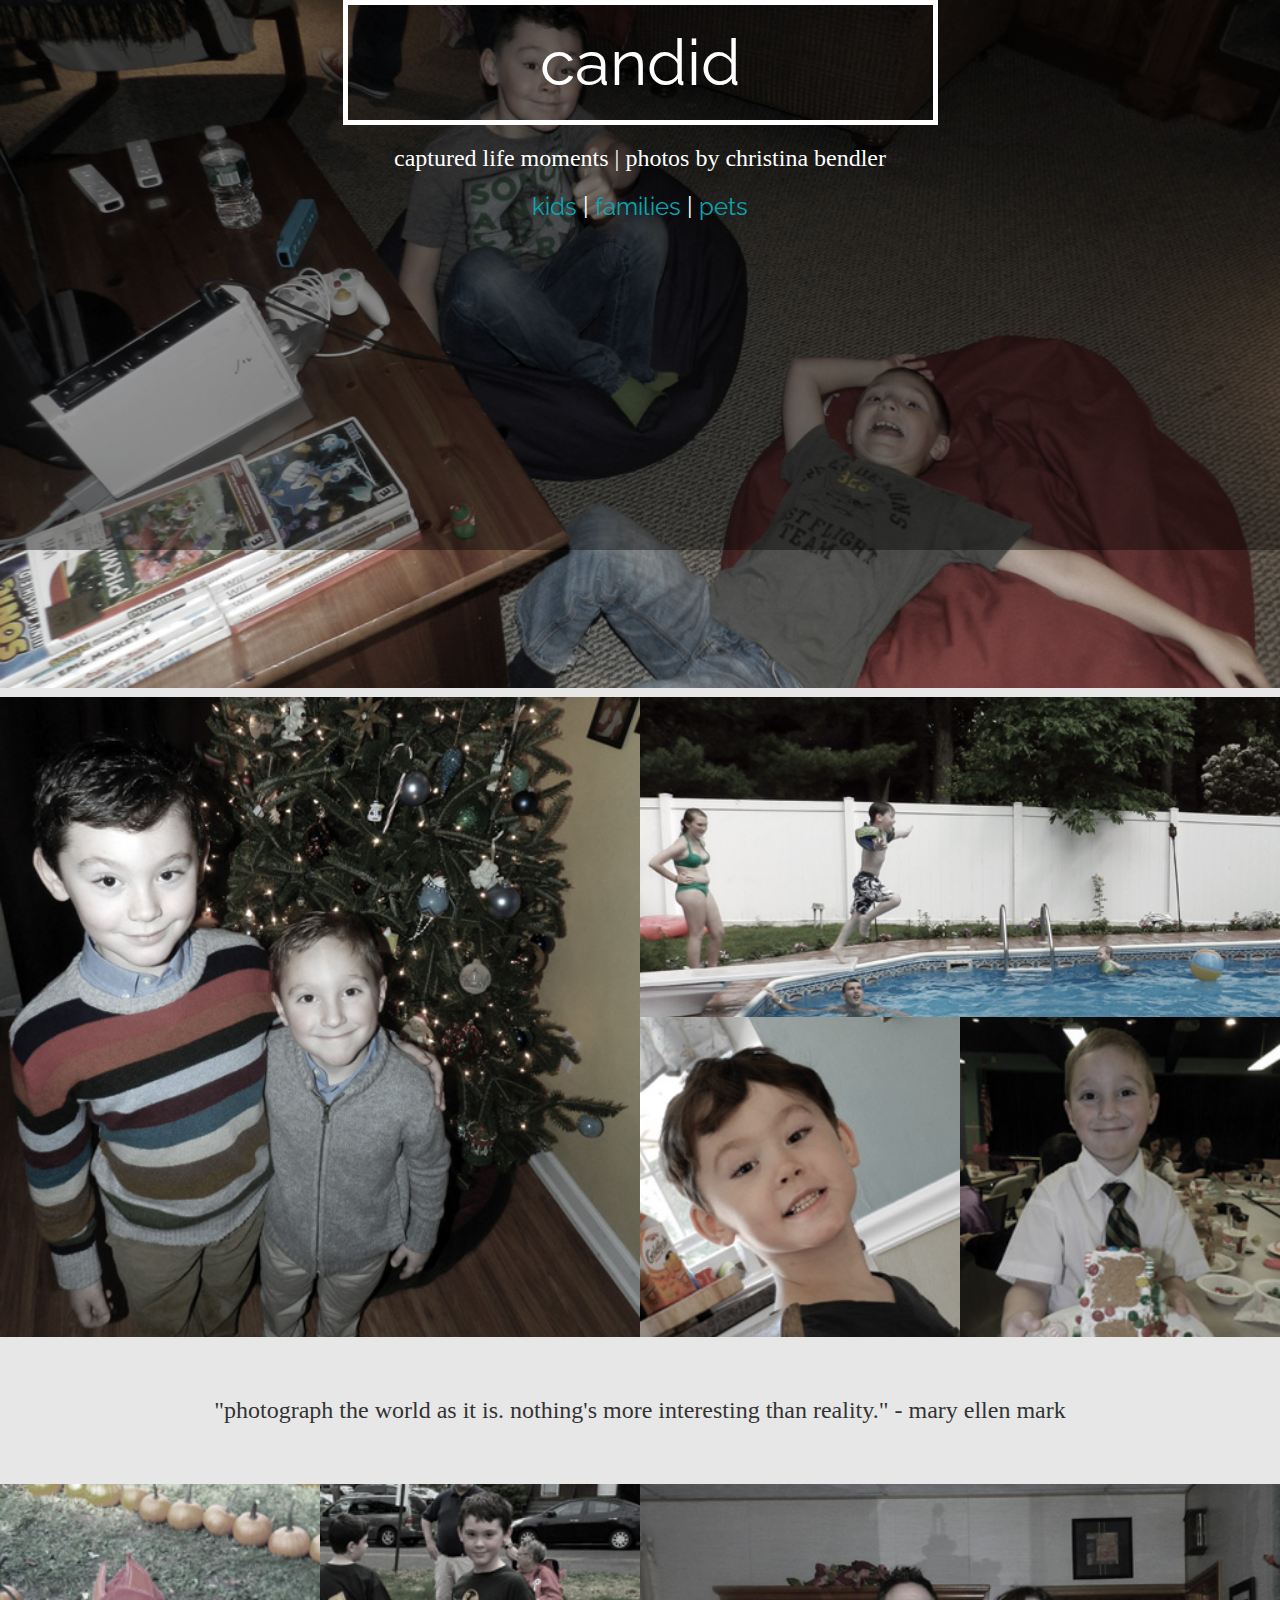
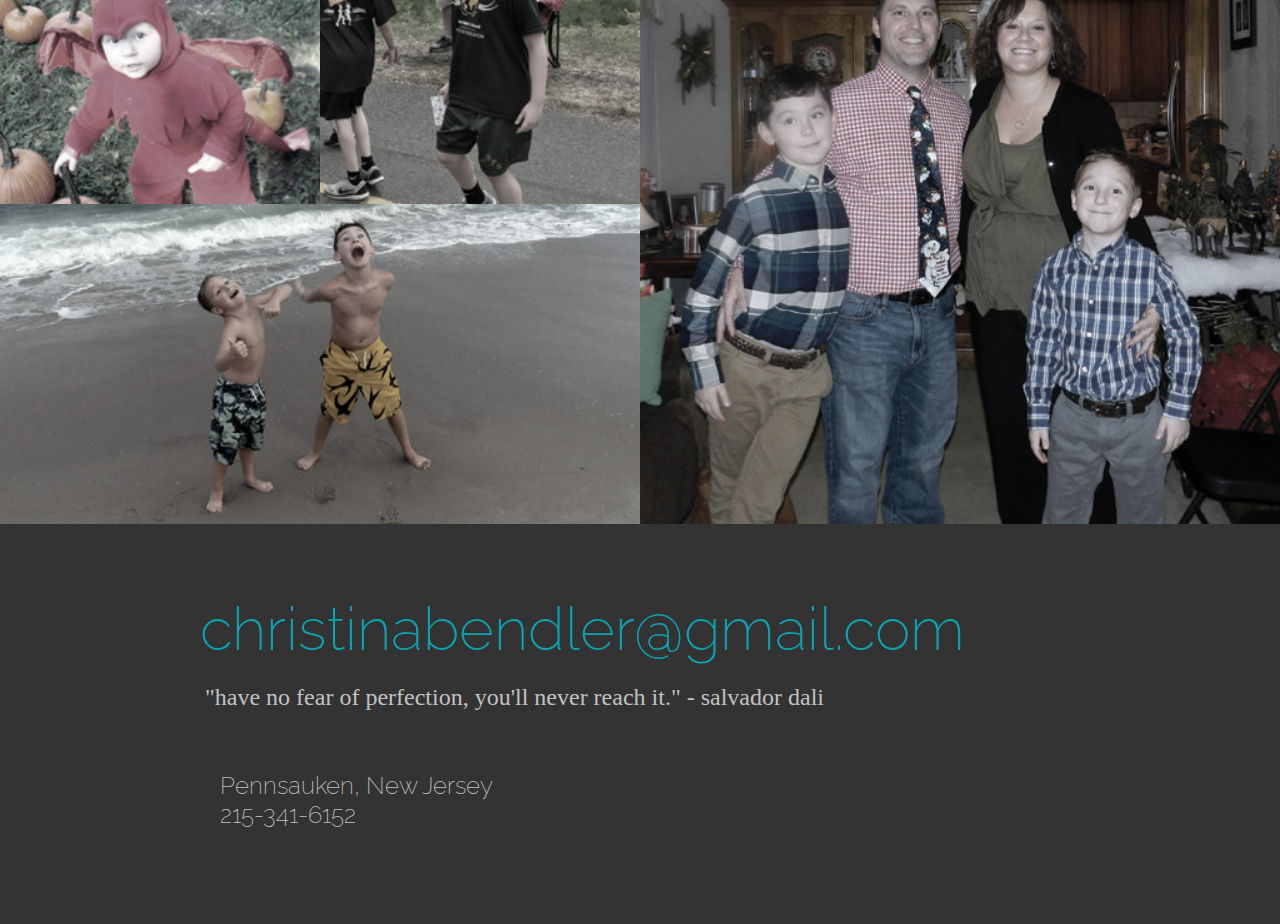
==== commit 657dc3b5: "final project last week" ====
--- a/final_project/index.html
+++ b/final_project/index.html
@@ -13,11 +13,11 @@
 
 		<h1 id="logo-title">candid</h1>
 
-		<p id="slogan">captured life moments | photos by christina bendler</p>
+		<p id="slogan" id="slogan-hide">captured life moments | photos by christina bendler</p>
 
 		<nav id="header-nav">
 
-			<a class="nav-link" href="#">kids</a> | <a class="nav-link" href="#">families</a> | <a class="nav-link" href="#">pets</a>
+			<a class="nav-link" href="kids.html">kids</a> | <a class="nav-link" href="#">families</a> | <a class="nav-link" href="#">pets</a>
 			
 		</nav>
 
@@ -29,7 +29,7 @@
 
 	<section class="quote">
 
-		<p class="quote-text">"the best thing about a picture is that it never changes, even when the people in it do." - Andy Warhol</p>
+		<p class="quote-text">"the best thing about a picture is that it never changes, even when the people in it do." - andy warhol</p>
 
 	</section>
 
@@ -40,7 +40,8 @@
 			<figure class="figure-100">
 
 				<img src="images/christmas_brothers_512x550.jpg">
-				<figcaption><h4 class="overlay-text">christmas 2014<br>december 24, 2014</h4></figcaption>
+				<figcaption><h4 class="overlay-text" id="first-caption">christmas day</h4>
+				<h4 class="overlay-text" id="second-caption">december 25, 2014</h4></figcaption>
 
 			</figure>
 
@@ -51,21 +52,24 @@
 			<figure id="right-top-img" class="figure-100 figure-short">
 
 				<img src="images/pool_diving_512x275.jpg">
-				<figcaption><h4 class="overlay-text">swimming at aunt vicki's<br>may 27, 2012</h4></figcaption>
+				<figcaption><h4 class="overlay-text" id="first-caption">off the dive</h4>
+				<h4 class="overlay-text" id="second-caption">may 27, 2012</h4></figcaption>
 
 			</figure>
 
 			<figure id="right-bottom-left-img" class="figure-50 figure-short">
 
 				<img src="images/smiling_brother_226x275.jpg">
-				<figcaption><h4 class="overlay-text">playing ds<br>june 15, 2012</h4></figcaption>
+				<figcaption><h4 class="overlay-text" id="first-caption">smiling</h4>
+				<h4 class="overlay-text" id="second-caption">june 15, 2012</h4></figcaption>
 
 			</figure>
 			
 			<figure id="right-bottom-right-img" class="figure-50 figure-short">
 
 				<img src="images/gingerbread_brother_226x275.jpg">
-				<figcaption><h4 class="overlay-text">gingerbread house<br>december 19, 2014</h4></figcaption>
+				<figcaption><h4 class="overlay-text" id="first-caption">gingerbread house</h4>
+				<h4 class="overlay-text" id="second-caption">december 19, 2014</h4></figcaption>
 
 			</figure>
 
@@ -75,9 +79,7 @@
 
 	<section class="quote">
 
-
-		<p class="quote-text">"photograph the world as it is. nothing's more interesting than reality." - Mary Ellen Mark</p>
-
+		<p class="quote-text">"photograph the world as it is. nothing's more interesting than reality." - mary ellen mark</p>
 
 	</section>
 
@@ -89,21 +91,23 @@
 
 				<img src="images/devil_brother_226x275.jpg">
 				<figcaption><h4 class="overlay-text" id="first-caption">devil pumpking picking</h4>
-				<h4 class="overlay-text" id="second-caption"> october 23, 2010</h4></figcaption>
+				<h4 class="overlay-text" id="second-caption">october 23, 2010</h4></figcaption>
 
 			</figure>
 
 			<figure id="left-top-right" class="figure-50 figure-short">
 
 				<img src="images/race_brother_226x275.jpg">
-				<figcaption><h4 class="overlay-text">race for education<br>april 22, 2016</h4></figcaption>
+				<figcaption><h4 class="overlay-text" id="first-caption">race for education</h4>
+				<h4 class="overlay-text" id="second-caption">april 22, 2016</h4></figcaption></figcaption>
 
 			</figure>
 			
 			<figure id="left-bottom" class="figure-100 figure-short">
 
 				<img src="images/in_the_ocean_512x275.jpg">
-				<figcaption class="caption"><h4 class="overlay-text">cape may, new jersey<br>august 12, 2015</h4></figcaption>
+				<figcaption class="caption"><h4 class="overlay-text" id="first-caption">cape may, new jersey</h4>
+				<h4 class="overlay-text" id="second-caption">august 12, 2015</h4></figcaption>
 
 			</figure>
 
@@ -114,7 +118,8 @@
 			<figure class="figure-100">
 
 				<img src="images/brothers_and_parents_512x550.jpg">
-				<figcaption class="caption"><h4 class="overlay-text">christmas eve 2015<br>december 24, 2015</h4></figcaption>
+				<figcaption class="caption"><h4 class="overlay-text" id="first-caption">christmas eve</h4>
+				<h4 class="overlay-text" id="second-caption">december 24, 2015</h4></figcaption>
 
 			</figure>
 
@@ -122,7 +127,13 @@
 
 	</section>
 
-	<footer id="contact"><p><a href="mailto:christinabendler@gmail.com">contact me</a></p></footer>
+	<footer>
+
+		<p id="contact"><a href="mailto:christinabendler@gmail.com">christinabendler@gmail.com</a></p>
+		<p id="footer-quote">"have no fear of perfection, you'll never reach it." - salvador dali</p>
+		<p id="location-phone">Pennsauken, New Jersey<br>215-341-6152</p>
+
+	</footer>
 
 	</body>
 
--- a/final_project/css/style.css
+++ b/final_project/css/style.css
@@ -1,5 +1,5 @@
-@import url(https://fonts.googleapis.com/css?family=Questrial);
-@import url(https://fonts.googleapis.com/css?family=Lora:400,400italic);
+@import url(https://fonts.googleapis.com/css?family=Raleway:400,200);
+@import url(https://fonts.googleapis.com/css?family=Josefin+Slab:400,300,100);
 
 *,
 *:before,
@@ -13,13 +13,15 @@
 
 body {
 
+	background-color: #e7e7e7;
 	text-align: center;
 }
 
 
 p {
 
-	font-family: 'Lora', sans-serif;
+	font-family: 'Josefin+Slab', sans-serif;
+	font-weight: 100;
 	font-size: 16px;
 }
 
@@ -64,7 +66,8 @@
 
 li {
 
-	font-family: 'Questrial', sans-serif;
+	font-family: 'Raleway', sans-serif;
+	font-weight: 400;
 
 }
 
@@ -77,10 +80,14 @@
 
 footer{
 
-	color: #0AA5B2;
-	font-family: 'Questrial', sans-serif;
+	height: 400px;
+	width: 100%;
+	background-color: #333333;
+	color: #fff;
+	font-family: 'Raleway', sans-serif;
+	font-weight: 200;
 	font-size: 	1.5em;
-	padding: 20px;
+	padding: 70px 60px 20px 200px;
 
 }
 
@@ -102,23 +109,44 @@
 	color: #0AA5B2;
 }
 
+#hero-image {
+
+}
+
 #site-header {
 
+	height: 550px;
+	width: 100%;
 	position: relative;
 	color: #fff;
 	text-decoration: none;
 
 }
 
+#details-header {
+
+	height: 550px;
+	width: 100%;
+	position: relative;
+	color: #fff;
+	background-color: #0AA5B2;
+	text-decoration: none;
+
+}
+
 #header-nav {
+
+	font-family: 'Raleway', sans-serif;
+	font-weight: 400;
+	font-size: 1.5em;
 	
 }
 
 
 #logo-title {
 
-	width: 30%;
-	font-family: 'Questrial', sans-serif;
+	font-family: 'Raleway', sans-serif;
+	font-weight: 400;
 	font-size: 4em;
 	padding: 20px 15%;
 	border: 5px solid #fff;
@@ -126,9 +154,21 @@
 
 }
 
+#details-title {
+
+	font-family: 'Raleway', sans-serif;
+	font-weight: 400;
+	font-size: 4em;
+	padding: 20px 15%;
+	border: 5px solid #fff;
+	display: inline-block;
+
+}
+
 #slogan {
 
-	font-family: 'Lora', serif;
+	font-family: 'Josefin+Slab', serif;
+	font-weight: 100;
 	font-size: 1.5em;
 	padding: 20px 15%;
 
@@ -136,37 +176,114 @@
 
 #contact {
 
+	font-family: 'Raleway', sans-serif;
+	font-weight: 200;
+	font-size: 2.5em;
+	text-align: left;
 	text-decoration: none;
+
+}
+
+#footer-quote {
+
+	font-family: 'Josefin+Slab', serif;
+	font-weight: 100;
+	font-size: 1em;
+	color: #c2c2c2;
+	text-align: left;
+	padding-top: 20px;
+	padding-left: 5px;
+}
+
+#location-phone {
+
+	font-family: 'Raleway', sans-serif;
+	font-weight: 200;
+	font-size: 1em;
+	color: #c2c2c2;
+	text-align: left;
+	padding-top: 60px;
+	padding-left: 20px;
+
+}
+
+#title {
+
+	font-family: 'Raleway', sans-serif;
+	font-weight: 200;
+	font-size: 3em;
+	color: #333333;
+	text-align: left;
+	padding-top: 60px;
+	padding-left: 5px;
+}
+
+#date {
+
+	font-family: 'Raleway', sans-serif;
+	font-weight: 400;
+	font-size: 2em;
+	color: #333333;
+	text-align: left;
+	padding-top: 60px;
+	padding-left: 5px;
+}
+
+#message {
+
+	font-family: 'Josefin+Slab', serif;
+	font-weight: 100;
+	font-size: 1em;
+	color: #333333;
+	text-align: left;
+	padding-top: 60px;
+	padding-left: 5px;
 }
 
 #hero-text {
 
 	position: absolute;
 	width: 100%;
+	height: 100%;
 	top: 50%;
 	transform: translateY(-50%);
+	right: 0;
 	left: 0;
-	background-color: rgba(0, 0, 0, 0.0);
-
-}
-
-#first-caption{
-
-	font-family: 'Questrial', sans-serif;
-	line-height: 1.5em;
-	font-size: 1em;
-}
-
-#second-caption{
-
-	font-family: 'Lora', serif;
-	font-size: 1em;
-}
-
-.overlay-text {
-	position: relative;
+	background-color: rgba(0, 0, 0, 0.4);
+
+}
+
+#details-text {
+
+	position: absolute;
+	width: 100%;
+	height: 100%;
 	top: 50%;
 	transform: translateY(-50%);
+	right: 0;
+	left: 0;
+
+}
+
+#first-caption{
+
+	font-family: 'Raleway', sans-serif;
+	font-weight: 400;
+	font-size: 2em;
+	color: #333333;
+}
+
+#second-caption{
+
+	font-family: 'Raleway', sans-serif;
+	font-weight: 400;
+	font-size: 1em;
+}
+
+.overlay-text {
+	position: relative;
+	top: 50%;
+	transform: translateY(-50%);
 }
 
 .quote {
@@ -174,15 +291,15 @@
 }
 
 .quote-text {
-	font-family: 'Lora', sans-serif;
+	font-family: 'Josefin+Slab', serif;
+	font-weight: 100;
 	font-size: 1.5em;
+	color: #333333;
 }
 
 .figures {
 	position: relative;
 	width: 100%;
-	/*max-width: 900px;
-	margin: 0 auto;*/
 
 }
 
@@ -214,7 +331,6 @@
 	height: 0;
 	padding-bottom: 100%;
 	overflow: hidden;
-	background-color: red;
 
 }
 
@@ -226,8 +342,13 @@
 	height: 0;
 	padding-bottom: 50%;
 	overflow: hidden;
-	background-color: orange;
-
+
+}
+
+.figure-thumb {
+	width: 200px;
+	height: 200px;
+	display: inline-block;
 }
 
 .figure-100 img, 
@@ -251,6 +372,13 @@
 	padding-bottom: 50%;
 }
 
+@media screen and (max-width: 930){
+	#contact, #footer-quote, #location-phone{
+		text-align: center;
+	}
+
+}
+
 @media screen and (max-width: 768px){
 .figure-100,.figure-50,.figure-short{
 	width: 100%;
@@ -267,14 +395,15 @@
 
 #logo-title {
 
-	font-family: 'Questrial', sans-serif;
+	font-family: 'Raleway', sans-serif;
 	font-size: 2.5em;
 }
 
-#slogan {
-
-	font-family: 'Lora', serif;
-	font-size: 1em;
+.slogan-hide {
+
+	text-indent: 100%;
+  	white-space: nowrap;
+  	overflow: hidden;
 
 }
 }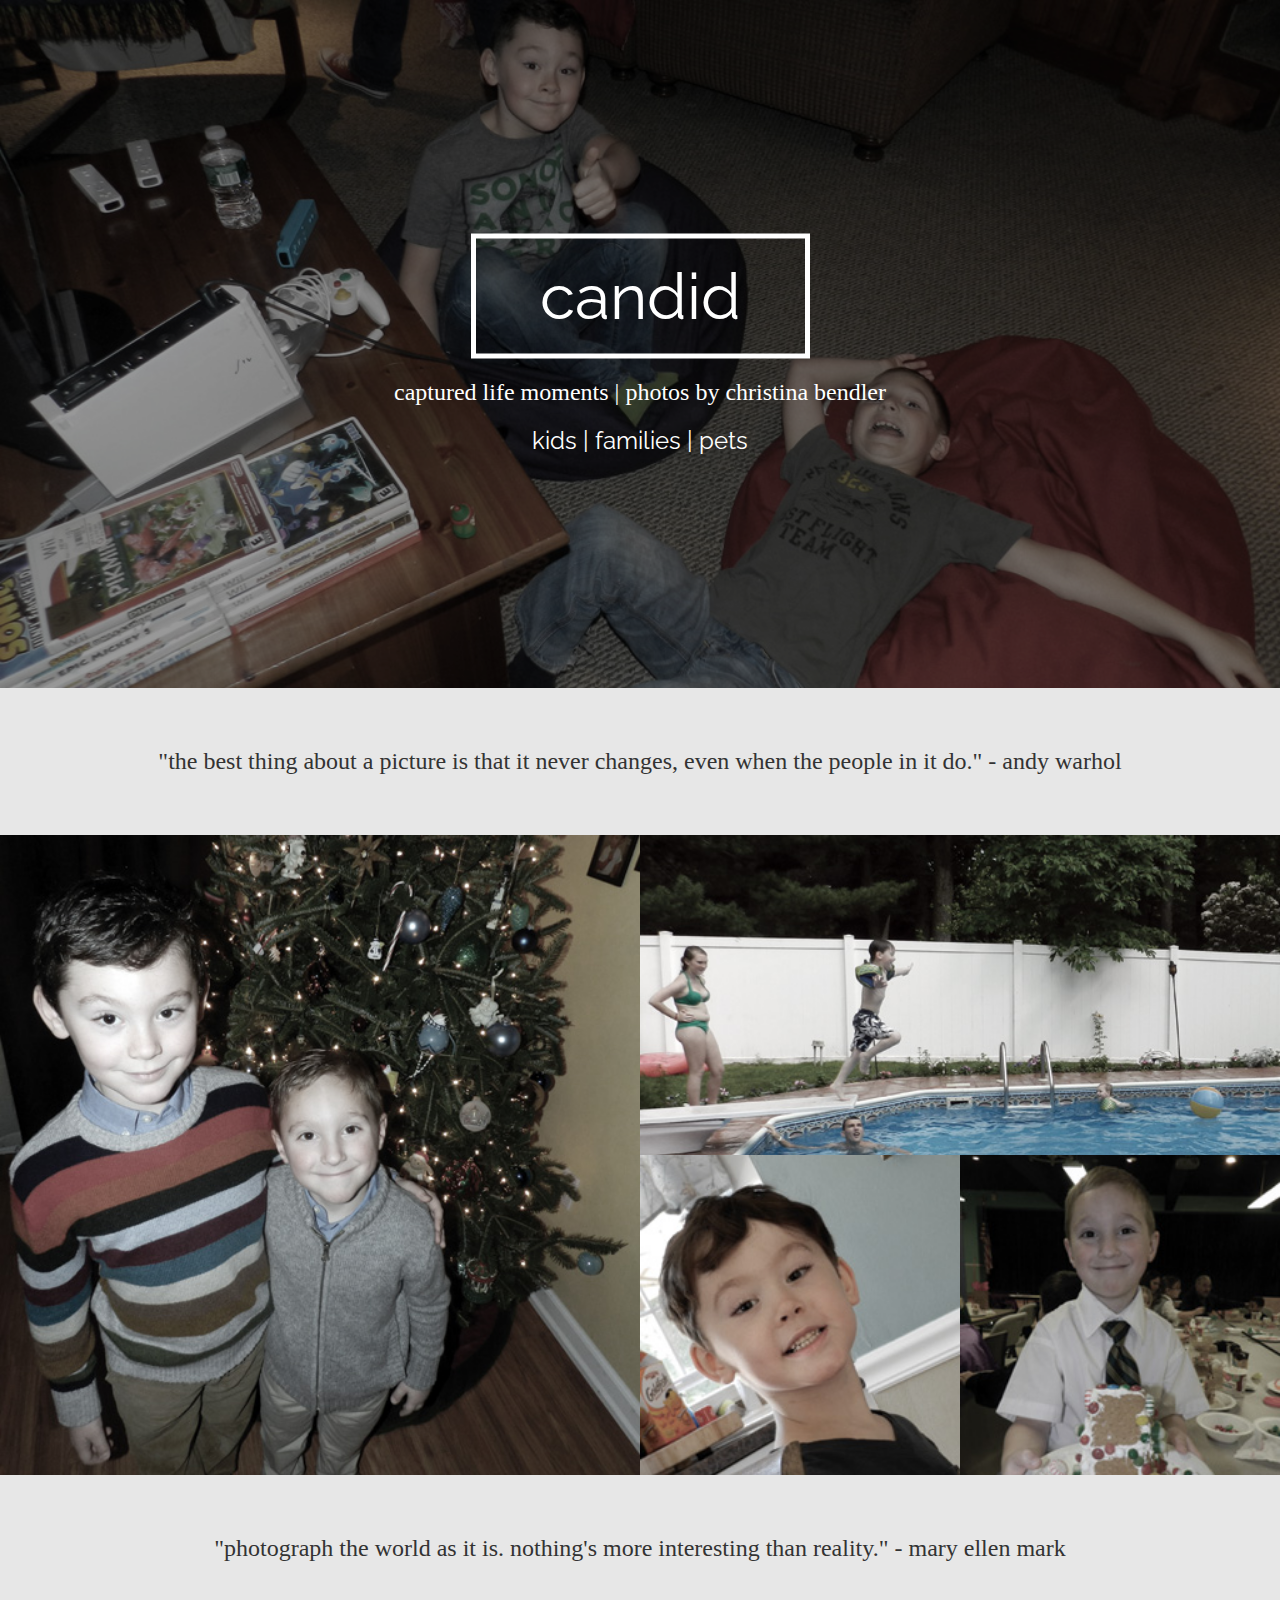
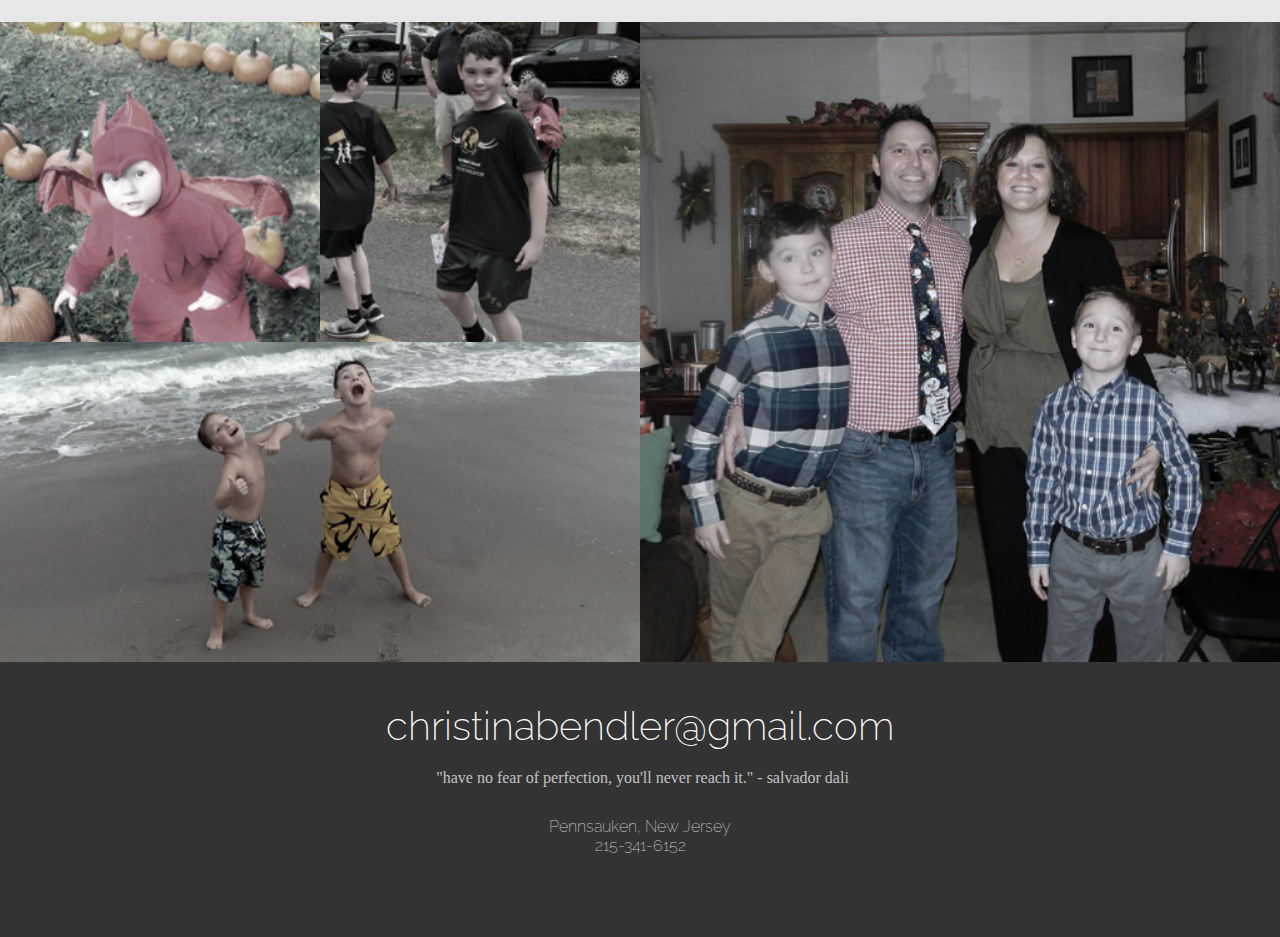
==== commit 85a3316d: "box slider update" ====
--- a/final_project/index.html
+++ b/final_project/index.html
@@ -11,16 +11,19 @@
 		
 		<div id="hero-text">
 
-		<h1 id="logo-title">candid</h1>
+			<div id="hero-center">
 
-		<p id="slogan" id="slogan-hide">captured life moments | photos by christina bendler</p>
+				<h1 id="logo-title"><a href="index.html">candid</a></h1>
 
-		<nav id="header-nav">
+				<p id="slogan" id="slogan-hide">captured life moments | photos by christina bendler</p>
 
-			<a class="nav-link" href="kids.html">kids</a> | <a class="nav-link" href="#">families</a> | <a class="nav-link" href="#">pets</a>
+				<nav id="header-nav">
+
+				<a class="nav-link" href="kids.html">kids</a> | <a class="nav-link" href="families.html">families</a> | <a class="nav-link" href="pets.html">pets</a>
 			
-		</nav>
-
+				</nav>
+			</div>
+		
 		</div>
 		
 		<img id="hero-image" src="images/brother_thumbs_up_1024x550.jpg">
@@ -129,9 +132,11 @@
 
 	<footer>
 
-		<p id="contact"><a href="mailto:christinabendler@gmail.com">christinabendler@gmail.com</a></p>
-		<p id="footer-quote">"have no fear of perfection, you'll never reach it." - salvador dali</p>
-		<p id="location-phone">Pennsauken, New Jersey<br>215-341-6152</p>
+		<div id="footer-text">
+			<p id="contact"><a href="mailto:christinabendler@gmail.com">christinabendler@gmail.com</a></p>
+			<p id="footer-quote">"have no fear of perfection, you'll never reach it." - salvador dali</p>
+			<p id="location-phone">Pennsauken, New Jersey<br>215-341-6152</p>
+		</div>
 
 	</footer>
 
--- a/final_project/css/style.css
+++ b/final_project/css/style.css
@@ -80,15 +80,22 @@
 
 footer{
 
-	height: 400px;
+	height: 275px;
 	width: 100%;
 	background-color: #333333;
 	color: #fff;
 	font-family: 'Raleway', sans-serif;
 	font-weight: 200;
-	font-size: 	1.5em;
-	padding: 70px 60px 20px 200px;
-
+	font-size: 	1em;
+	padding: 40px;
+	text-align: center;
+
+}
+
+#footer-text {
+	width: 100%
+	max-width: 640px;
+	margin: 0 auto;
 }
 
 a {
@@ -96,12 +103,12 @@
 }
 
 a:link {
-	color: #0AA5B2;
+	color: #fff;
 
 }
 
 a:visited {
-	color: #0AA5B2;
+	color: #fff;
 
 }
 
@@ -115,7 +122,7 @@
 
 #site-header {
 
-	height: 550px;
+	height: 100%;
 	width: 100%;
 	position: relative;
 	color: #fff;
@@ -148,7 +155,7 @@
 	font-family: 'Raleway', sans-serif;
 	font-weight: 400;
 	font-size: 4em;
-	padding: 20px 15%;
+	padding: 20px 5%;
 	border: 5px solid #fff;
 	display: inline-block;
 
@@ -159,7 +166,7 @@
 	font-family: 'Raleway', sans-serif;
 	font-weight: 400;
 	font-size: 4em;
-	padding: 20px 15%;
+	padding: 20px 5%;
 	border: 5px solid #fff;
 	display: inline-block;
 
@@ -179,7 +186,7 @@
 	font-family: 'Raleway', sans-serif;
 	font-weight: 200;
 	font-size: 2.5em;
-	text-align: left;
+	text-align: center;
 	text-decoration: none;
 
 }
@@ -190,7 +197,7 @@
 	font-weight: 100;
 	font-size: 1em;
 	color: #c2c2c2;
-	text-align: left;
+	text-align: center;
 	padding-top: 20px;
 	padding-left: 5px;
 }
@@ -201,13 +208,12 @@
 	font-weight: 200;
 	font-size: 1em;
 	color: #c2c2c2;
-	text-align: left;
-	padding-top: 60px;
-	padding-left: 20px;
-
-}
-
-#title {
+	text-align: center;
+	padding-top: 30px;
+
+}
+
+/*#title {
 
 	font-family: 'Raleway', sans-serif;
 	font-weight: 200;
@@ -225,7 +231,7 @@
 	font-size: 2em;
 	color: #333333;
 	text-align: left;
-	padding-top: 60px;
+	padding-top: 30px;
 	padding-left: 5px;
 }
 
@@ -236,28 +242,34 @@
 	font-size: 1em;
 	color: #333333;
 	text-align: left;
-	padding-top: 60px;
+	padding-top: 30px;
 	padding-left: 5px;
-}
+}*/
 
 #hero-text {
 
 	position: absolute;
 	width: 100%;
 	height: 100%;
-	top: 50%;
-	transform: translateY(-50%);
 	right: 0;
 	left: 0;
 	background-color: rgba(0, 0, 0, 0.4);
 
 }
 
+#hero-center {
+
+	position: relative;
+	width: 100%;
+	top: 50%;
+	transform: translateY(-50%);
+
+}
+
 #details-text {
 
 	position: absolute;
 	width: 100%;
-	height: 100%;
 	top: 50%;
 	transform: translateY(-50%);
 	right: 0;
@@ -345,9 +357,9 @@
 
 }
 
-.figure-thumb {
+.figure-thumb img{
 	width: 200px;
-	height: 200px;
+	height: 100%;
 	display: inline-block;
 }
 
@@ -372,9 +384,25 @@
 	padding-bottom: 50%;
 }
 
-@media screen and (max-width: 930){
-	#contact, #footer-quote, #location-phone{
+.figure-description {
+
+	font-family: 'Raleway', sans-serif;
+	font-weight: 200;
+	font-size: 3em;
+	color: #333333;
+	text-align: right;
+}
+
+@media screen and (max-width: 930px){
+	#footer-quote, #location-phone{
 		text-align: center;
+		font-size: 100%;
+
+	}
+
+	#contact {
+		text-align: center;
+		font-size: 150%
 	}
 
 }
